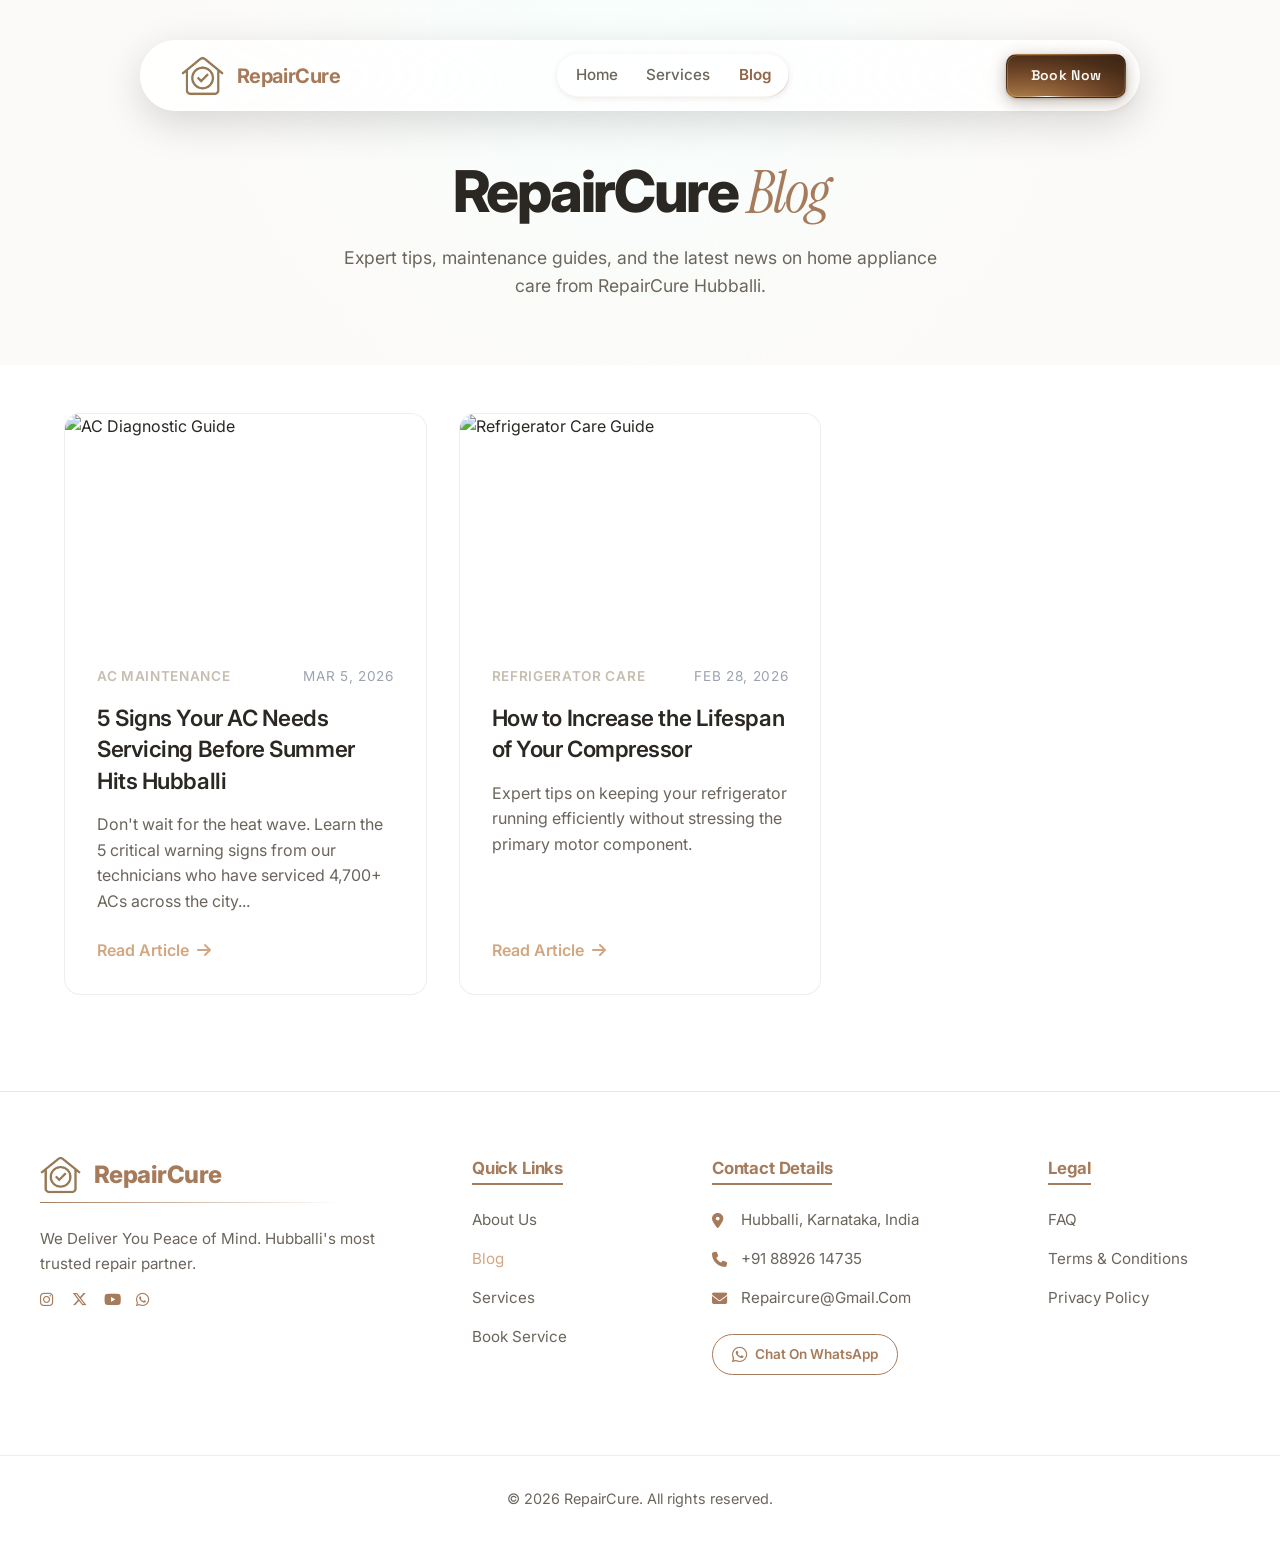
==== blog.html @ 383b0c1a "Add files via upload" ====
<!DOCTYPE html>
<html lang="en">

<head>
    <meta charset="UTF-8">
    <meta name="viewport" content="width=device-width, initial-scale=1.0">
    <meta name="description"
        content="RepairCure Blog — Expert tips, maintenance guides, and the latest news on home appliance care from RepairCure Hubballi.">
    <title>RepairCure Blog | Appliance Repair Tips & Guides</title>

    <link rel="stylesheet" href="https://cdnjs.cloudflare.com/ajax/libs/font-awesome/6.5.1/css/all.min.css">
    <link rel="stylesheet" href="styles.css?v=8">
    <link rel="icon" type="image/png" href="favicon_solid.png">
    <meta property="og:title" content="RepairCure | Hubballi Appliance Repair">
    <meta property="og:description" content="Premium home appliance repair service based in Hubballi, India. AC, Refrigerator, Washing Machine, Microwave, and RO Purifier repairs.">
    <meta property="og:image" content="og-image.png">
    <meta property="og:type" content="website">
    <style>
        .blog-hero {
            padding: 10rem 5% 4rem;
            text-align: center;
            background: radial-gradient(circle at center top, rgba(100, 255, 218, 0.05) 0%, var(--bg-primary) 60%);
        }

        .blog-hero p {
            max-width: 600px;
            margin: 0 auto;
            color: var(--text-secondary);
            font-size: 1.1rem;
            line-height: 1.6;
        }

        .blog-grid {
            display: grid;
            grid-template-columns: repeat(auto-fill, minmax(320px, 1fr));
            gap: 2rem;
            margin-top: 3rem;
        }

        .blog-card {
            background: var(--bg-card);
            border: 1px solid var(--border-subtle);
            border-radius: var(--radius-md);
            overflow: hidden;
            transition: transform 0.3s ease, box-shadow 0.3s ease, border-color 0.3s ease;
            display: flex;
            flex-direction: column;
        }

        .blog-card:hover {
            transform: translateY(-5px);
            box-shadow: var(--shadow-glow);
            border-color: rgba(245, 166, 35, 0.3);
        }

        .blog-img-wrapper {
            width: 100%;
            height: 220px;
            overflow: hidden;
        }

        .blog-img-wrapper img {
            width: 100%;
            height: 100%;
            object-fit: cover;
            transition: transform 0.3s ease;
        }

        .blog-card:hover .blog-img-wrapper img {
            transform: scale(1.05);
        }

        .blog-content {
            padding: 2rem;
            flex-grow: 1;
            display: flex;
            flex-direction: column;
        }

        .blog-meta {
            display: flex;
            justify-content: space-between;
            font-size: 0.85rem;
            color: var(--text-muted);
            margin-bottom: 1rem;
            text-transform: uppercase;
            letter-spacing: 0.05em;
        }

        .blog-meta .category {
            color: var(--accent-teal);
            font-weight: 600;
        }

        .blog-content h3 {
            font-size: 1.4rem;
            margin-bottom: 1rem;
            line-height: 1.4;
            transition: color 0.3s ease;
        }

        .blog-card:hover .blog-content h3 {
            color: var(--accent-gold);
        }

        .blog-content p {
            color: var(--text-secondary);
            line-height: 1.6;
            margin-bottom: 1.5rem;
            flex-grow: 1;
        }

        .read-more {
            color: var(--accent-gold);
            font-weight: 600;
            display: inline-flex;
            align-items: center;
            gap: 0.5rem;
        }

        .read-more i {
            transition: transform 0.3s ease;
        }

        .blog-card:hover .read-more i {
            transform: translateX(4px);
        }

        /* Keep "RepairCure Blog" on one line on mobile */
        @media (max-width: 500px) {
            .blog-hero .heading-hero {
                font-size: clamp(1.8rem, 8vw, 3rem);
                white-space: nowrap;
            }
        }
    </style>
</head>

<body>

    <!-- Liquid Glass SVG Filter for Dynamic Island -->
    <svg style="display:none;" xmlns="http://www.w3.org/2000/svg">
        <defs>
            <filter id="liquid-glass">
                <feGaussianBlur in="SourceGraphic" stdDeviation="15" result="blur" />
                <feColorMatrix in="blur" mode="matrix" values="1 0 0 0 0  0 1 0 0 0  0 0 1 0 0  0 0 0 25 -10"
                    result="liquid-glass" />
                <feComposite in="SourceGraphic" in2="liquid-glass" operator="atop" />
            </filter>
        </defs>
    </svg>

    <!-- Sticky Navbar safely placed at root level -->
    <header id="navbar">
        <a href="index.html#hero" class="nav-logo">
            <img src="Logo_gold.png" alt="RepairCure Logo">
            <span>RepairCure</span>
        </a>
        <nav class="nav-links-wrapper">
            <div class="nav-indicator">
                <div class="nav-lamp">
                    <div class="nav-lamp-glow-1"></div>
                    <div class="nav-lamp-glow-2"></div>
                    <div class="nav-lamp-glow-3"></div>
                </div>
            </div>
            <a href="index.html#hero" class="nav-link">Home</a>
            <a href="index.html#services" class="nav-link">Services</a>
            <a href="blog.html" class="nav-link active">Blog</a>
        </nav>
        <a href="index.html#booking" class="btn btn-premium-gradient nav-cta star-btn" id="navStarBtn">
            <!-- Wrapper that masks the light to the pixel border -->
            <div class="star-btn-mask">
                <div class="star-btn-light"></div>
            </div>
            Book Now
        </a>
        
        <!-- Mobile Menu Toggle -->
        <div class="mobile-menu-toggle">
            <span></span>
            <span></span>
            <span></span>
        </div>
    </header>

    <main>
        <section class="blog-hero">
            <h1 class="heading-hero">RepairCure <span class="italic-serif text-gradient-gold">Blog</span></h1>
            <p>Expert tips, maintenance guides, and the latest news on home appliance care from RepairCure Hubballi.</p>
        </section>

        <section class="section-padding" style="padding-top: 0;">
            <div class="container">
                <div class="blog-grid">
                    <!-- Complete Blog Post Card -->
                    <a href="blog-ac-summer-tips.html" class="blog-card">
                        <div class="blog-img-wrapper">
                            <img src="service-ac.jpg" alt="AC Diagnostic Guide">
                        </div>
                        <div class="blog-content">
                            <div class="blog-meta">
                                <span class="category">AC Maintenance</span>
                                <span class="date">Mar 5, 2026</span>
                            </div>
                            <h3>5 Signs Your AC Needs Servicing Before Summer Hits Hubballi</h3>
                            <p>Don't wait for the heat wave. Learn the 5 critical warning signs from our technicians who
                                have serviced 4,700+ ACs across the city...</p>
                            <span class="read-more">Read Article <i class="fa-solid fa-arrow-right"></i></span>
                        </div>
                    </a>

                    <!-- Blog Card 2 -->
                    <a href="#" class="blog-card">
                        <div class="blog-img-wrapper">
                            <img src="service-fridge.jpg" alt="Refrigerator Care Guide">
                        </div>
                        <div class="blog-content">
                            <div class="blog-meta">
                                <span class="category">Refrigerator Care</span>
                                <span class="date">Feb 28, 2026</span>
                            </div>
                            <h3>How to Increase the Lifespan of Your Compressor</h3>
                            <p>Expert tips on keeping your refrigerator running efficiently without stressing the
                                primary motor component.</p>
                            <span class="read-more">Read Article <i class="fa-solid fa-arrow-right"></i></span>
                        </div>
                    </a>
                </div>
            </div>
        </section>
    </main>

    <!-- Footer -->
    <footer class="site-footer">
        <div class="container footer-grid">
            <div class="footer-col brand-col">
                <div class="footer-logo">
                    <img src="Logo_gold.png" alt="RepairCure Logo">
                    <span>RepairCure</span>
                </div>
                <div class="gold-divider"></div>
                <p>We Deliver You Peace of Mind. Hubballi's most trusted repair partner.</p>
                <div class="social-icons">
                    <a href="https://www.instagram.com/repaircure/" target="_blank" aria-label="Instagram"><i class="fa-brands fa-instagram"></i></a>
                    <a href="https://x.com/RepairCure" target="_blank" aria-label="X (Twitter)"><i class="fa-brands fa-x-twitter"></i></a>
                    <a href="https://www.youtube.com/@RepairCure" target="_blank" aria-label="YouTube"><i class="fa-brands fa-youtube"></i></a>
                    <a href="https://wa.me/918892614735" target="_blank" aria-label="WhatsApp"><i class="fa-brands fa-whatsapp"></i></a>
                </div>
            </div>
            <div class="footer-col links-col">
                <h4>Quick Links</h4>
                <a href="about.html">About Us</a>
                <a href="blog.html" style="color: var(--accent-gold)">Blog</a>
                <a href="index.html#services">Services</a>
                <a href="index.html#booking">Book Service</a>
            </div>
            <div class="footer-col contact-col">
                <h4>Contact Details</h4>
                <a href="https://www.google.com/maps/search/?api=1&query=Hubballi,+Karnataka,+India" target="_blank"><i class="fa-solid fa-location-dot"></i> Hubballi, Karnataka, India</a>
                <a href="tel:+918892614735"><i class="fa-solid fa-phone"></i> +91 88926 14735</a>
                <a href="mailto:repaircure@gmail.com"><i class="fa-solid fa-envelope"></i> repaircure@gmail.com</a>
                <a href="https://wa.me/918892614735" class="whatsapp-btn" target="_blank"><i class="fa-brands fa-whatsapp"></i> Chat on WhatsApp</a>
            </div>
            <div class="footer-col legal-col">
                <h4>Legal</h4>
                <a href="faq.html">FAQ</a>
                <a href="terms.html">Terms & Conditions</a>
                <a href="privacy-policy.html">Privacy Policy</a>
            </div>
        </div>
        <div class="footer-bottom">
            <p>&copy; 2026 RepairCure. All rights reserved.</p>
        </div>
    </footer>

    <script src="script.js"></script>
</body>

</html>
---- styles.css ----
@import url('https://fonts.googleapis.com/css2?family=Inter:wght@400;500;600;700;800&family=Instrument+Serif:ital@1&family=Space+Grotesk:wght@500;600;700&display=swap');

:root {
    /* Pure Beige & Warm Earthy Palette */
    --bg-primary: #FCFAF8;
    /* Off-white warm base */
    --bg-secondary: #F5F2EB;
    /* Subtle beige */
    --bg-elevated: #ffffff;
    --bg-card: #ffffff;

    /* Accents */
    --accent-primary: #A67B5B;
    /* Earthy bronze/terracotta */
    --accent-hover: #8F6647;
    --accent-secondary: #64748b;
    /* Slate Gray */
    --accent-glow: rgba(0, 0, 0, 0.05);
    /* Soft drop shadow instead of light glow */
    --accent-lightblue: #e0f2fe;
    /* Friendly Light Blue */
    --accent-beige: #fff8ee;
    /* Warm beige accent */
    --accent-teal: #C6BDB1;
    /* Replaces teal with a soft stone color for accents */
    --accent-gold: #D2A681;
    /* Warmer highlight */

    /* Text */
    --text-primary: #2B2824;
    /* Deep earthy charcoal/brown */
    --text-secondary: #6B655C;
    /* Warm medium gray/brown */
    --text-muted: #9ca3af;

    /* Borders & Structural */
    --border-subtle: rgba(43, 40, 36, 0.08);
    /* Darker border for beige */
    --border-hover: rgba(0, 0, 0, 0.15);
    --glass-border: rgba(255, 255, 255, 0.6);
    --glass-bg: rgba(255, 255, 255, 0.85);

    /* Shadows - Soft and diffused */
    --shadow-soft: 0 4px 24px rgba(0, 0, 0, 0.04);
    --shadow-glow: 0 12px 48px rgba(0, 0, 0, 0.08);
    --shadow-card: 0 2px 12px rgba(0, 0, 0, 0.03);

    /* Geometry - MASSIVE radii */
    --radius-sm: 8px;
    --radius-md: 16px;
    --radius-lg: 32px;
    --radius-xl: 64px;
    --radius-arch: 120px;
    /* For the massive pill shapes */
    --radius-pill: 9999px;
}

/* @property syntax for smooth animated gradients */
@property --gradient-angle {
    syntax: "<angle>";
    initial-value: 0deg;
    inherits: false;
}

/* Gradient Button Properties */
@property --pos-x {
  syntax: '<percentage>';
  initial-value: 11.14%;
  inherits: false;
}
@property --pos-y {
  syntax: '<percentage>';
  initial-value: 140%;
  inherits: false;
}
@property --spread-x {
  syntax: '<percentage>';
  initial-value: 150%;
  inherits: false;
}
@property --spread-y {
  syntax: '<percentage>';
  initial-value: 180.06%;
  inherits: false;
}
@property --color-1 {
  syntax: '<color>';
  initial-value: #FFFFFF;
  inherits: false;
}
@property --color-2 {
  syntax: '<color>';
  initial-value: #FDFBF7;
  inherits: false;
}
@property --color-3 {
  syntax: '<color>';
  initial-value: #F4ECE1;
  inherits: false;
}
@property --color-4 {
  syntax: '<color>';
  initial-value: #EADFD3;
  inherits: false;
}
@property --color-5 {
  syntax: '<color>';
  initial-value: #DBC8B6;
  inherits: false;
}
@property --border-angle {
  syntax: '<angle>';
  initial-value: 20deg;
  inherits: true;
}
@property --border-color-1 {
  syntax: '<color>';
  initial-value: rgba(255, 255, 255, 0.8);
  inherits: true;
}
@property --border-color-2 {
  syntax: '<color>';
  initial-value: rgba(166, 123, 91, 0.2);
  inherits: true;
}
@property --stop-1 {
  syntax: '<percentage>';
  initial-value: 37.35%;
  inherits: false;
}
@property --stop-2 {
  syntax: '<percentage>';
  initial-value: 61.36%;
  inherits: false;
}
@property --stop-3 {
  syntax: '<percentage>';
  initial-value: 78.42%;
  inherits: false;
}
@property --stop-4 {
  syntax: '<percentage>';
  initial-value: 89.52%;
  inherits: false;
}
@property --stop-5 {
  syntax: '<percentage>';
  initial-value: 100%;
  inherits: false;
}
@property --start {
    syntax: '<number>';
    inherits: true;
    initial-value: 0;
}

@property --active {
    syntax: '<number>';
    inherits: true;
    initial-value: 0;
}

* {
    margin: 0;
    padding: 0;
    box-sizing: border-box;
}

html {
    scroll-behavior: smooth;
    font-size: 16px;
    overflow-x: clip;
    overflow-anchor: none; /* Prevents scroll jumping */
    width: 100vw;
    max-width: 100%;
}

/* Ambient Background (21st.dev style grid + subtle glow) */
.ambient-bg {
    position: fixed;
    top: 0;
    left: 0;
    width: 100vw;
    height: 100vh;
    z-index: -1;
    overflow: hidden;
    pointer-events: none;
    background-color: var(--bg-primary);
    /* Subtle CSS Grid pattern */
    background-image: linear-gradient(var(--border-subtle) 1px, transparent 1px),
        linear-gradient(90deg, var(--border-subtle) 1px, transparent 1px);
    background-size: 50px 50px;
    background-position: center bottom;
}

/* Central soft focal glow */
.ambient-bg::after {
    content: '';
    position: absolute;
    top: -20%;
    left: -10%;
    width: 120vw;
    height: 60vh;
    background: radial-gradient(ellipse at top, rgba(166, 123, 91, 0.08), transparent 70%);
    filter: blur(40px);
}

.ambient-orb {
    position: absolute;
    border-radius: 50%;
    filter: blur(120px);
    opacity: 0.7;
    animation: floatOrb 20s infinite ease-in-out alternate;
}

.orb-1 {
    width: 600px;
    height: 600px;
    background: #e0f2fe;
    /* Light blue */
    top: -10%;
    left: -10%;
}

.orb-2 {
    width: 500px;
    height: 500px;
    background: #fce7f3;
    /* Soft pink/warmth */
    bottom: -10%;
    right: -10%;
    animation-delay: -5s;
}

.orb-3 {
    width: 400px;
    height: 400px;
    background: #f3e8ff;
    /* Soft lavender */
    top: 40%;
    left: 40%;
    animation-delay: -10s;
}

@keyframes floatOrb {
    0% {
        transform: translate(0, 0) scale(1);
    }

    100% {
        transform: translate(80px, 40px) scale(1.1);
    }
}

body {
    background: transparent;
    color: var(--text-primary);
    font-family: 'Inter', sans-serif;
    -webkit-font-smoothing: antialiased;
    -moz-osx-font-smoothing: grayscale;
    /* Prevent horizontal scroll breakage heavily */
    overflow-x: clip;
    position: relative;
    line-height: 1.5;
    width: 100vw;
    max-width: 100%;
    margin: 0;
    padding: 0;
}

/* ----- TYPOGRAPHY ----- */
h1,
.h1 {
    font-size: clamp(2.5rem, 6vw, 5rem);
    font-weight: 800;
    line-height: 1.05;
    letter-spacing: -0.04em;
    margin-bottom: 1rem;
}

h2,
.h2 {
    font-size: clamp(2rem, 5vw, 3.5rem);
    font-weight: 700;
    line-height: 1.1;
    letter-spacing: -0.03em;
    margin-bottom: 1.5rem;
}

h3,
.h3 {
    font-size: clamp(1.5rem, 3vw, 2rem);
    font-weight: 600;
    line-height: 1.2;
    letter-spacing: -0.02em;
    margin-bottom: 1rem;
}

h4,
.h4 {
    font-size: clamp(1.25rem, 2vw, 1.5rem);
    font-weight: 600;
    line-height: 1.3;
    letter-spacing: -0.01em;
    margin-bottom: 1rem;
}

h1,
h2,
h3,
h4,
h5,
h6 {
    font-family: 'Inter', sans-serif;
    color: var(--text-primary);
}

.heading-hero {
    font-size: clamp(2.2rem, 4.5vw, 4.5rem); /* Bold, impactful — on 2 lines without the br tag */
    font-weight: 800;
    line-height: 1.1;
    letter-spacing: -0.04em;
    margin-bottom: 1.25rem;
    word-break: break-word;
}

.heading-section {
    font-size: clamp(2.2rem, 5vw, 4rem);
    font-weight: 800;
    letter-spacing: -0.04em;
    margin-bottom: 1.5rem;
    text-align: center;
    line-height: 1.1;
}

.italic-serif {
    font-family: 'Instrument Serif', serif;
    font-style: italic;
    font-weight: 400;
    color: var(--accent-primary);
    text-underline-offset: 6px; /* Phase 74: Nudge underline down for premium finish */
}

.text-gradient-gold {
    /* Keeping class name but making it dark indigo */
    color: var(--accent-primary);
    display: inline-block;
}

/* Shimmering Text Effect (Soft Indigo) */
/* TextShimmer — identical to the React Framer Motion implementation */
.shimmer-text {
    /* Two backgrounds layered:
       1. A sweeping gradient wave (the shimmer highlight)
       2. A solid base color underlay (the "resting" tone) */
    --shimmer-base: #A67B5B;             /* Earthy gold — matches brand accent */
    --shimmer-highlight: #f0d9bc;        /* Light warm highlight wave */
    --shimmer-spread: 120px;             /* Width of the sweep beam */

    background-image:
        linear-gradient(
            90deg,
            transparent calc(50% - var(--shimmer-spread)),
            var(--shimmer-highlight) 50%,
            transparent calc(50% + var(--shimmer-spread))
        ),
        linear-gradient(var(--shimmer-base), var(--shimmer-base));
    background-size: 250% 100%, auto;
    background-repeat: no-repeat, padding-box;
    -webkit-background-clip: text;
    background-clip: text;
    -webkit-text-fill-color: transparent;
    color: transparent;
    animation: textShimmerSweep 3.9s linear infinite;
}

@keyframes textShimmerSweep {
    0% { background-position: 100% center, 0 0; }
    61.5% { background-position: 0% center, 0 0; }
    100% { background-position: 0% center, 0 0; }
}

p,
a,
span,
label,
input,
button {
    font-family: 'Inter', sans-serif;
}

a {
    text-decoration: none;
    color: inherit;
    transition: color 0.3s ease;
}

/* ----- COMPONENTS ----- */

/* Buttons */
.btn {
    display: inline-flex;
    align-items: center;
    justify-content: center;
    padding: 0.8rem 2rem;
    border-radius: var(--radius-sm);
    font-size: 0.95rem;
    font-weight: 500;
    cursor: pointer;
    transition: all 0.2s cubic-bezier(0.25, 1, 0.5, 1);
    border: 1px solid transparent;
}

.btn:hover {
    transform: translateY(-1px);
}

.btn:active {
    transform: scale(0.95); /* Deep physical squish effect */
}

/* Custom Primary Button with Tournament.dev Premium Aesthetic */
.btn-primary {
    display: inline-flex;
    align-items: center;
    justify-content: center;
    gap: 0.6rem;
    /* Deep Beige Gradient matching the requested earthy aesthetic */
    background: linear-gradient(180deg, #8F6647 0%, #714d33 100%);
    color: #FFFFFF;
    font-family: 'Inter', sans-serif;
    font-weight: 500;
    font-size: 0.95rem;
    letter-spacing: 0.02em;
    padding: 0.85rem 1.75rem;
    border: 1px solid rgba(255, 255, 255, 0.12);
    box-shadow: 
        0 4px 12px rgba(113, 77, 51, 0.4), 
        inset 0 1px 1px rgba(255, 255, 255, 0.25), /* Premium inner top highlight */
        inset 0 -1px 1px rgba(0, 0, 0, 0.4);
    position: relative;
    overflow: hidden;
    border-radius: var(--radius-pill);
    transform: translateZ(0); /* Hardware acceleration */
    transition: all 0.3s cubic-bezier(0.25, 1, 0.5, 1);
}

.btn-indicator {
    width: 6px;
    height: 6px;
    border-radius: 50%;
    background-color: #00FF94; /* Premium tech neon green */
    box-shadow: 0 0 8px #00FF94, 0 0 16px rgba(0, 255, 148, 0.4);
    animation: pulseNeon 2s infinite cubic-bezier(0.4, 0, 0.6, 1);
}

@keyframes pulseNeon {
    0%, 100% {
        opacity: 1;
        transform: scale(1);
    }
    50% {
        opacity: 0.6;
        transform: scale(0.85);
    }
}

.btn-text {
    position: relative;
    z-index: 2;
}

.btn-primary.glow-btn {
    animation: seriousGlow 4s infinite alternate ease-in-out;
}

@keyframes gradientShift {
    0% {
        background-position: 0% 50%;
    }
    50% {
        background-position: 100% 50%;
    }
    100% {
        background-position: 0% 50%;
    }
}

@keyframes seriousGlow {
    0% {
        box-shadow: 0 4px 12px rgba(143, 102, 71, 0.3), 0 12px 24px rgba(143, 102, 71, 0.2), inset 0 1px 1px rgba(255, 255, 255, 0.2), inset 0 -1px 1px rgba(0, 0, 0, 0.4);
    }
    100% {
        box-shadow: 0 4px 20px rgba(166, 123, 91, 0.4), 0 12px 30px rgba(166, 123, 91, 0.25), inset 0 1px 1px rgba(255, 255, 255, 0.3), inset 0 -1px 1px rgba(0, 0, 0, 0.4);
        border-color: rgba(255, 255, 255, 0.3);
    }
}

.btn-primary::before {
    content: '';
    position: absolute;
    top: 0;
    left: -100%;
    width: 200%;
    height: 100%;
    background: linear-gradient(90deg, transparent, rgba(255, 255, 255, 0.1), transparent);
    transform: skewX(-20deg);
    transition: left 0.6s cubic-bezier(0.25, 1, 0.5, 1);
}

.btn-primary:hover {
    transform: translateY(-2px);
    color: #FFFFFF;
    box-shadow:
        0 8px 20px rgba(113, 77, 51, 0.35),
        0 16px 32px rgba(113, 77, 51, 0.25),
        inset 0 1px 1px rgba(255, 255, 255, 0.3),
        inset 0 -1px 1px rgba(0, 0, 0, 0.4);
    border-color: rgba(255, 255, 255, 0.4);
    animation: none; /* Physical lift takes over */
}

.btn-primary:hover::before {
    left: 100%;
}

.btn-primary:active {
    transform: scale(0.96) translateY(0);
    box-shadow: 
        0 2px 4px rgba(0, 0, 0, 0.1),
        inset 0 2px 6px rgba(0, 0, 0, 0.6);
}

/* --- PREMIUM DARK GRADIENT BUTTON (Native Port of gradient-button.tsx) --- */
.btn-premium-gradient {
    position: relative;
    appearance: none;
    cursor: pointer;
    border-radius: 12px; /* Rounded rectangle, not full pill */
    padding: 1rem 2.2rem;
    font-family: 'Space Grotesk', 'Inter', sans-serif;
    font-size: 0.95rem;
    font-weight: 600;
    letter-spacing: 0.02em;
    color: #FDFBF7; /* Light text on dark bg */
    text-decoration: none;
    display: inline-flex;
    align-items: center;
    justify-content: center;
    gap: 0.5rem;
    /* Dark default: deep earthy brown with a warm highlight in top-left */
    background: radial-gradient(
        var(--spread-x) var(--spread-y) at var(--pos-x) var(--pos-y),
        var(--color-1) var(--stop-1),
        var(--color-2) var(--stop-2),
        var(--color-3) var(--stop-3),
        var(--color-4) var(--stop-4),
        var(--color-5) var(--stop-5)
    );
    /* Warm rich espresso-brown palette — matches reference screenshot */
    --color-1: #D4A96A;     /* Warm caramel highlight */
    --color-2: #9A6B3E;     /* Rich amber */
    --color-3: #6B4226;     /* Deep warm brown */
    --color-4: #4A2E18;     /* Dark espresso */
    --color-5: #3A2214;     /* Deepest brown (not black) */
    --pos-x: 11.14%;
    --pos-y: 140%;
    --spread-x: 150%;
    --spread-y: 180%;
    --stop-1: 0%;
    --stop-2: 30%;
    --stop-3: 58%;
    --stop-4: 78%;
    --stop-5: 100%;
    --border-angle: 20deg;
    --border-color-1: rgba(212, 169, 106, 0.45);
    --border-color-2: rgba(154, 107, 62, 0.1);
    transition:
        --pos-x 0.5s,
        --pos-y 0.5s,
        --spread-x 0.5s,
        --spread-y 0.5s,
        --color-1 0.5s,
        --color-2 0.5s,
        --color-3 0.5s,
        --color-4 0.5s,
        --color-5 0.5s,
        --border-angle 0.5s,
        --border-color-1 0.5s,
        --border-color-2 0.5s,
        --stop-1 0.5s,
        --stop-2 0.5s,
        --stop-3 0.5s,
        --stop-4 0.5s,
        --stop-5 0.5s,
        transform 0.3s cubic-bezier(0.25, 1, 0.5, 1),
        box-shadow 0.3s cubic-bezier(0.25, 1, 0.5, 1);
    box-shadow: 0 4px 16px rgba(74, 46, 24, 0.35), 0 1px 3px rgba(0, 0, 0, 0.2);
}

/* Mask border glow */
.btn-premium-gradient::before {
    content: '';
    position: absolute;
    inset: 0;
    border-radius: inherit;
    padding: 1px;
    background: linear-gradient(
        var(--border-angle),
        var(--border-color-1),
        var(--border-color-2)
    );
    mask: linear-gradient(#fff 0 0) content-box, linear-gradient(#fff 0 0);
    -webkit-mask: linear-gradient(#fff 0 0) content-box, linear-gradient(#fff 0 0);
    mask-composite: exclude;
    -webkit-mask-composite: xor;
    pointer-events: none;
    z-index: 10;
}

/* Hover: gradient shifts, button lifts */
.btn-premium-gradient:hover {
    --pos-x: 0%;
    --pos-y: 90%;
    --spread-x: 120%;
    --spread-y: 100%;
    --color-1: #E0BB85;     /* Brighter warm gold on hover */
    --color-2: #B07840;     /* Richer amber */
    --color-3: #7A4D2C;     /* Warm brown lift */
    --color-4: #4A2E18;
    --color-5: #3A2214;
    --border-angle: 190deg;
    --border-color-1: rgba(224, 187, 133, 0.55);
    --border-color-2: rgba(176, 120, 64, 0.2);
    --stop-1: 0%;
    --stop-2: 18%;
    --stop-3: 45%;
    --stop-4: 75%;
    --stop-5: 100%;
    transform: scale(1.02) translateY(-2px);
    box-shadow: 0 12px 32px rgba(74, 46, 24, 0.4), 0 4px 12px rgba(154, 107, 62, 0.25);
}

/* Active/pressed: darkens and sinks */
.btn-premium-gradient:active {
    --color-1: #B88A50;
    --color-2: #7A5030;
    --color-3: #4A2E18;
    --color-4: #3A2214;
    --color-5: #2A1A0F;
    transform: scale(0.98) translateY(0px);
    box-shadow: 0 2px 8px rgba(0, 0, 0, 0.3), inset 0 2px 4px rgba(0,0,0,0.2);
}

/* Modifier: compact size for navbar */
.btn-premium-gradient.nav-cta {
    padding: 0.65rem 1.5rem;
    font-size: 0.875rem;
    border-radius: 10px;
}

/* Badges */
.badge {
    display: inline-flex;
    align-items: center;
    padding: 0.3rem 0.8rem;
    border-radius: var(--radius-pill);
    background: rgba(255, 255, 255, 0.05);
    border: 1px solid var(--border-subtle);
    color: var(--accent-secondary);
    font-size: 0.85rem;
    font-weight: 500;
}

/* ----- PRELOADER ----- */
#preloader {
    position: fixed;
    top: 0;
    left: 0;
    width: 100%;
    height: 100vh;
    background-color: var(--bg-primary);
    z-index: 99999;
    display: flex;
    justify-content: center;
    align-items: center;
    transition: opacity 0.5s ease;
}

.preloader-hidden {
    opacity: 0;
    pointer-events: none;
}

.preloader-removed {
    display: none !important;
}

/* Custom RepairCure Logo Preloader Animations */
.repaircure-loader {
    width: 120px;
    height: 120px;
}

.pl-roof {
    opacity: 0;
    transform: translateY(-30px);
    animation: dropRoof 0.5s cubic-bezier(0.25, 1, 0.5, 1) forwards 0.2s;
}

.pl-walls, .pl-circle, .pl-tick {
    stroke-dasharray: 100;
    stroke-dashoffset: 100;
    opacity: 0; /* Hide the native round linecaps before animation starts */
}

/* 1. Walls draw from left to right forming half a rectangle */
.pl-walls {
    /* drawPath starts at 0.7s, appear MUST start exactly at 0.7s */
    animation: 
        appear 0.01s linear forwards 0.7s,
        drawPath 0.5s cubic-bezier(0.4, 0, 0.2, 1) forwards 0.7s;
}

/* 2. Circle forms anti-clockwise */
.pl-circle {
    /* drawPath starts at 1.2s, appear MUST start exactly at 1.2s */
    animation: 
        appear 0.01s linear forwards 1.2s,
        drawPath 0.4s cubic-bezier(0.4, 0, 0.2, 1) forwards 1.2s;
}

/* 3. Tick mark writes itself out */
.pl-tick {
    /* drawPath starts at 1.6s, appear MUST start exactly at 1.6s */
    animation: 
        appear 0.01s linear forwards 1.6s,
        drawPath 0.3s cubic-bezier(0.4, 0, 0.2, 1) forwards 1.6s;
}

@keyframes dropRoof {
    to {
        opacity: 1;
        transform: translateY(0);
    }
}

@keyframes drawPath {
    to {
        stroke-dashoffset: 0;
    }
}

@keyframes appear {
    to {
        opacity: 1;
    }
}

/* Page Reveal Wrapper */
#main-content {
    opacity: 0;
    filter: blur(5px);
    transition: all 0.8s cubic-bezier(0.25, 1, 0.5, 1);
}

body.loaded #main-content {
    opacity: 1;
    filter: none;
}

/* ----- NAVBAR ----- */
header {
    position: fixed;
    top: 2.5rem; /* Moved further down the screen per user request */
    left: 50%;
    transform: translateX(-50%);
    width: 90%;
    max-width: 1000px;
    z-index: 1000;
    background: var(--glass-bg);
    backdrop-filter: blur(20px) saturate(180%);
    -webkit-backdrop-filter: blur(20px) saturate(180%);
    border: 1px solid var(--glass-border);
    border-radius: var(--radius-pill);
    display: flex;
    justify-content: space-between;
    align-items: center;
    padding: 0.8rem 0.8rem 0.8rem 2.5rem; /* Increased padding to make the Island "bigger" */
    box-shadow: 0 12px 40px rgba(0, 0, 0, 0.15); /* Increased shadow strength by >10% for depth */
}

.nav-logo {
    display: flex;
    align-items: center;
    gap: 0.8rem;
    font-family: 'Inter', sans-serif;
    font-weight: 700;
    font-size: 1.25rem;
    color: var(--accent-primary);
    letter-spacing: -0.02em;
}

.nav-logo img {
    height: 40px;
    border-radius: 8px;
    /* Tint logo to exactly match --accent-primary (#A67B5B) */
    filter: invert(52%) sepia(28%) saturate(530%) hue-rotate(352deg) brightness(93%) contrast(88%);
}

.nav-links-wrapper {
    position: relative;
    border-radius: var(--radius-pill);
    padding: 0.25rem;
    display: flex;
    align-items: center; /* Fix vertical centering of pill indicator */
    z-index: 1;          /* Create stacking context for pseudo-element */
}

/* Phase 64: Liquid Glass Beveled Filter Background */
.nav-links-wrapper::before {
    content: '';
    position: absolute;
    inset: 0;
    z-index: -1;
    border-radius: inherit;
    background: rgba(255, 255, 255, 0.15); /* Soft glass base */
    backdrop-filter: blur(16px) url(#container-glass);
    -webkit-backdrop-filter: blur(16px) url(#container-glass);
    
    /* Native Translation of Tailwind Liquid Shadows -> Soft Beige Brand */
    box-shadow: 
        0 0 6px rgba(100, 80, 60, 0.03),
        0 2px 6px rgba(100, 80, 60, 0.08),
        inset 3px 3px 0.5px -3px rgba(255, 255, 255, 0.9),
        inset -3px -3px 0.5px -3px rgba(143, 102, 71, 0.15), /* Subtle terracotta inner shadow */
        inset 1px 1px 1px -0.5px rgba(255, 255, 255, 0.6),
        inset -1px -1px 1px -0.5px rgba(210, 166, 129, 0.2), /* Subtle gold shadow */
        inset 0 0 6px 6px rgba(255, 255, 255, 0.15),
        inset 0 0 2px 2px rgba(255, 255, 255, 0.05),
        0 0 12px rgba(252, 250, 248, 0.3); /* Warm glow */
}

.nav-indicator {
    position: absolute;
    top: 0.25rem;
    bottom: 0.25rem;
    left: 0.25rem;
    width: 0;
    background: #ffffff !important;
    box-shadow: 
        0 2px 8px rgba(0, 0, 0, 0.04),
        0 1px 2px rgba(0, 0, 0, 0.02);
    border-radius: var(--radius-pill);
    transition: width 0.3s cubic-bezier(0.25, 1, 0.5, 1), transform 0.3s cubic-bezier(0.25, 1, 0.5, 1);
    z-index: 0;
    will-change: transform, width;
}

/* Hide Tubelight Lamp elements completely for a cleaner look */
.nav-lamp, .nav-lamp-glow-1, .nav-lamp-glow-2, .nav-lamp-glow-3 {
    display: none !important;
}

.nav-link {
    position: relative;
    z-index: 1;
    padding: 0.4rem 0.9rem; /* Reduced from 0.5rem 1.2rem to slim down the island */
    font-size: 0.95rem;
    font-weight: 500;
    color: var(--text-secondary);
    transition: color 0.3s ease;
    text-transform: capitalize;
}

.nav-link:hover {
    color: var(--accent-primary);
}

.nav-link.active {
    color: var(--accent-hover) !important; /* Warm brown text pops against the light block */
    font-weight: 600;
}

.nav-cta {
    border-radius: var(--radius-pill);
    padding: 0.5rem 1.2rem; /* Slimmer to match reduced navbar breadth */
}

/* --- STAR BUTTON NATIVE PORT --- */
.star-btn {
    --duration: 4s;
    --light-color: rgba(255, 255, 255, 1); /* Bright white light */
    isolation: isolate;
    position: relative;
    /* Native .btn-primary takes care of background, hover, border-radius, etc. */
}

/* This mask trick carves out the center, leaving ONLY a 1px border area */
.star-btn-mask {
    position: absolute;
    inset: 0;
    border-radius: inherit;
    padding: 1px; /* Star border width */
    mask: linear-gradient(#fff 0 0) content-box, linear-gradient(#fff 0 0);
    -webkit-mask: linear-gradient(#fff 0 0) content-box, linear-gradient(#fff 0 0);
    mask-composite: exclude;
    -webkit-mask-composite: xor;
    z-index: 10;
    pointer-events: none;
    overflow: hidden;
}

.star-btn-light {
    position: absolute;
    aspect-ratio: 1 / 1;
    inset: 0;
    animation: star-btn-run var(--duration) linear infinite;
    background: radial-gradient(ellipse at center, var(--light-color) 0%, rgba(255,255,255,0.2) 30%, transparent 70%);
    width: 80px; /* Thicker light beam */
    /* offset-path will be set by JS referencing the parent dimensions */
    offset-distance: 0%;
}

@keyframes star-btn-run {
    0% { offset-distance: 0%; }
    100% { offset-distance: 100%; }
}

/* Hidden on desktop — only shown in mobile media query */
.mobile-menu-toggle {
    display: none;
}

/* ----- HERO SECTION: LIVE DASHBOARD (PHASE 10) ----- */
.hero-dashboard {
    min-height: 100vh;
    display: flex;
    flex-direction: column;
    justify-content: center;
    position: relative;
    padding: 6.5rem 0 4rem;
    overflow: hidden;
    z-index: 1;
    background: var(--bg-primary); /* Fallback before canvas loads */
}

/* Canvas mesh gradient — fullscreen behind everything */
.hero-mesh-canvas {
    position: absolute;
    inset: 0;
    width: 100%;
    height: 100%;
    z-index: -3; /* Deepest layer */
    display: block;
    opacity: 0.9;
}

.hero-ambient-bg {
    position: absolute;
    top: 0;
    left: 0;
    width: 100%;
    height: 100%;
    background-image: var(--net-pattern);
    background-size: 60px 60px;
    z-index: -2;
    mask-image: linear-gradient(to bottom, rgba(0, 0, 0, 1) 40%, rgba(0, 0, 0, 0) 100%);
    -webkit-mask-image: linear-gradient(to bottom, rgba(0, 0, 0, 1) 40%, rgba(0, 0, 0, 0) 100%);
}

.hero-ambient-bg::before {
    content: '';
    position: absolute;
    top: -10%;
    left: 40%;
    width: 80vw;
    height: 80vw;
    background: radial-gradient(circle, rgba(200, 210, 240, 0.4) 0%, rgba(200, 210, 240, 0) 70%);
    z-index: -1;
    pointer-events: none;
}

.hero-dashboard-container {
    display: flex;
    flex-direction: column; /* Stack vertically by default */
    gap: 1.5rem;
    align-items: center;
    position: relative;
    z-index: 2;
}

@media (min-width: 1024px) {
    .hero-dashboard-container {
        display: grid;
        grid-template-columns: 1.1fr 0.9fr; /* Slightly more room for text */
        grid-template-rows: auto auto; /* Two logical rows */
        gap: 0 2rem;
        align-items: start;
    }

    .hero-left-pane {
        grid-column: 1;
        grid-row: 1;
    }

    .hero-right-pane {
        grid-column: 2;
        grid-row: 1 / span 2; /* Span both text and CTA rows */
    }
    
    .hero-cta {
        grid-column: 1;
        grid-row: 2;
        align-self: start;
    }
}

/* Left Pane Content */
.hero-left-pane {
    display: flex;
    flex-direction: column;
    align-items: flex-start;
    text-align: left;
    margin-bottom: auto; /* Push CTA down */
}

.hero-assurance {
    display: flex;
    flex-direction: column;
    align-items: flex-start; /* Snap assurance text explicitly to the button's left edge */
    gap: 0.2rem;
}

.assurance-sub {
    display: flex;
    align-items: center;
    margin-top: 0.2rem;
}

.assurance-sub span {
    font-size: 0.85rem;
    margin-left: 0.3rem;
    opacity: 0.8;
}

@media (max-width: 1023px) {
    .hero-left-pane {
        align-items: center;
        text-align: center;
    }
    .hero-assurance {
        align-items: center;
    }
}

.hero-trust-badge {
    display: inline-flex;
    margin-bottom: 2rem;
    position: relative;
    padding: 1px; /* Border container */
    background: linear-gradient(135deg, rgba(143, 102, 71, 0.2) 0%, rgba(143, 102, 71, 0.05) 100%);
    border-radius: 2rem;
    overflow: hidden;
    animation: floatingBadge 4s ease-in-out infinite alternate;
}

@keyframes floatingBadge {
    0% { transform: translateY(0); }
    100% { transform: translateY(-8px); }
}

.trust-pill-content {
    display: inline-flex;
    align-items: center;
    gap: 0.65rem;
    padding: 0.45rem 1rem;
    background: rgba(255, 255, 255, 0.85);
    backdrop-filter: blur(20px);
    -webkit-backdrop-filter: blur(20px);
    border-radius: 2rem;
    position: relative;
    z-index: 1;
}

/* Subtle Shimmer Overlay */
.hero-trust-badge::after {
    content: '';
    position: absolute;
    inset: -100%;
    background: linear-gradient(
        90deg, 
        transparent 0%, 
        rgba(255, 255, 255, 0.3) 50%, 
        transparent 100%
    );
    animation: badgeShimmer 4s ease-in-out infinite;
    z-index: 2;
    pointer-events: none;
}

@keyframes badgeShimmer {
    0% { transform: translateX(-100%) rotate(15deg); }
    100% { transform: translateX(100%) rotate(15deg); }
}

.trust-icon {
    display: flex;
    align-items: center;
    color: var(--accent-primary);
    filter: drop-shadow(0 0 5px rgba(143, 102, 71, 0.2));
}

.trust-icon svg {
    width: 12px;
    height: 12px;
}

.trust-stars {
    font-size: 0.95rem;
    letter-spacing: 1px;
    opacity: 0.9;
}

.trust-divider {
    width: 1px;
    height: 14px;
    background: rgba(143, 102, 71, 0.2);
}

.trust-text {
    font-size: 0.82rem;
    color: var(--text-primary);
    font-weight: 500;
    letter-spacing: 0;
}

.trust-text .italic-serif {
    font-size: 1.15em;
    font-weight: 800;
    margin-right: 0.15rem;
    color: var(--accent-primary);
}

.hero-left-pane .heading-hero {
    margin-bottom: 1.5rem;
}

.hero-left-pane .hero-sub {
    font-size: clamp(0.8rem, 1.3vw, 0.98rem); /* Reduced by 15% for better proportion */
    color: var(--text-secondary);
    margin-bottom: 2rem; 
    line-height: 1.6;
    max-width: 320px; /* Reduced to maintain 3-line wrap with the smaller text */
}

.mobile-text {
    display: none;
}

.hero-cta {
    display: flex;
    flex-direction: column;
    align-items: flex-start; /* Snap button left to align with H1 and sub-text edge */
    gap: 0.35rem;
    margin-bottom: 1rem;
}

@media (min-width: 1024px) {
    .hero-cta {
        align-items: flex-start !important;
        justify-content: flex-start !important;
    }
}

@media (max-width: 1023px) {
    .hero-cta {
        align-items: center;
    }
}

.hero-assurance {
    font-size: 0.9rem;
    color: var(--text-secondary);
    font-weight: 500;
    display: flex;
    align-items: center;
    gap: 0.5rem;
    flex-wrap: wrap;
}

.hero-fee-text {
    font-size: 0.82rem;
    font-weight: 500;
    color: var(--text-secondary);
    letter-spacing: 0.01em;
    opacity: 0.85;
}

/* Right Pane: Visual Composition */
.hero-right-pane {
    position: relative;
    width: 100%;
    display: flex;
    justify-content: center;
    perspective: 1000px;
}

.hero-visual-composition {
    position: relative;
    width: 100%;
    max-width: 500px;
    aspect-ratio: 4/5;
    border-radius: 2rem;
    overflow: visible;
}

/* ==============================
   PREMIUM HERO SLIDER
============================== */
.hero-right-pane {
    position: relative;
    height: 520px;
    display: flex;
    flex-direction: column;
    align-items: stretch;
    gap: 0.75rem;
    z-index: 1; /* Establish stacking context */
}

/* Creative Animated Glowing Backdrop */
.hero-right-pane::before {
    content: '';
    position: absolute;
    top: -10px;
    left: -10px;
    right: -10px;
    bottom: -10px;
    background: conic-gradient(
        from 0deg,
        transparent 0%,
        rgba(143, 102, 71, 0.15) 25%,
        rgba(255, 255, 255, 0.5) 50%,
        rgba(143, 102, 71, 0.15) 75%,
        transparent 100%
    );
    border-radius: 2.5rem;
    filter: blur(20px);
    z-index: -1;
    animation: spinPremiumGlow 10s linear infinite;
    opacity: 0.8;
}

/* ==============================
   RETRO MAC MONITOR FRAME
============================== */
.retro-monitor-frame {
    position: relative;
    width: 100%;
    max-width: 480px;
    margin: 0 auto;
    /* Maintain the natural aspect ratio of the generated monitor image */
    aspect-ratio: 1 / 1.05;
    flex-shrink: 0;
}

.retro-monitor-img {
    width: 100%;
    height: 100%;
    object-fit: contain;
    display: block;
    position: relative;
    /* multiply blend mode: dark areas (CRT screen) become transparent,
       revealing the slider content painted below; beige bezel is preserved */
    mix-blend-mode: multiply;
    z-index: 3;
    pointer-events: none;
}

/* Screen area: absolutely positioned to match the CRT screen in the monitor image.
   These % values are calibrated to the generated monitor image dimensions. */
.retro-screen-area {
    position: absolute;
    /* Top edge of screen bezel */
    top: 10%;
    /* Left edge of screen bezel */
    left: 13%;
    /* Width of the CRT screen area */
    width: 74%;
    /* Height of the CRT screen area */
    height: 54%;
    border-radius: 8% / 10%;
    overflow: hidden;
    z-index: 1;
    /* Inset glow outside the screen to blend with monitor bezel */
    box-shadow: 
        inset 0 0 30px rgba(0, 0, 0, 0.6),
        inset 0 0 8px rgba(0, 0, 0, 0.9);
}

/* Subtle CRT scanlines texture */
.retro-screen-scanlines {
    position: absolute;
    inset: 0;
    background: repeating-linear-gradient(
        0deg,
        transparent,
        transparent 2px,
        rgba(0, 0, 0, 0.08) 2px,
        rgba(0, 0, 0, 0.08) 4px
    );
    pointer-events: none;
    z-index: 10;
    border-radius: inherit;
}

/* Curved glass glare - top-left highlight */
.retro-screen-glare {
    position: absolute;
    top: 2%;
    left: 4%;
    width: 55%;
    height: 45%;
    background: radial-gradient(
        ellipse at 35% 25%,
        rgba(255, 255, 255, 0.18) 0%,
        rgba(255, 255, 255, 0.05) 50%,
        transparent 70%
    );
    pointer-events: none;
    z-index: 11;
    border-radius: 50%;
}

@keyframes spinPremiumGlow {
    0% { transform: rotate(0deg); }
    100% { transform: rotate(360deg); }
}

.hero-slider {
    position: relative;
    width: 100%;
    flex: 1;
    border-radius: 2rem;
    overflow: hidden;
    box-shadow: 0 30px 60px rgba(0, 0, 0, 0.18), 0 10px 20px rgba(0, 0, 0, 0.08);
    background: var(--bg-secondary);
}

.hero-slide {
    position: absolute;
    inset: 0;
    opacity: 0;
    transition: opacity 0.9s cubic-bezier(0.4, 0, 0.2, 1);
    z-index: 0;
    will-change: opacity;
    contain: layout style;
}

.hero-slide.active {
    opacity: 1;
    z-index: 1;
}

.hero-slide.exiting {
    opacity: 0;
    z-index: 1;
}

.hero-slide-img {
    width: 100%;
    height: 100%;
    object-fit: cover;
    object-position: center;
    transform: scale(1.07);
    transition: transform 5s ease-out;
}

.hero-slide.active .hero-slide-img {
    transform: scale(1);
}

.hero-slide::after {
    content: '';
    position: absolute;
    inset: 0;
    background: linear-gradient(
        to top,
        rgba(30, 20, 15, 0.45) 0%,
        transparent 55%
    );
    z-index: 2;
    pointer-events: none;
}

.hero-slide-label-wrapper {
    display: flex;
    align-items: center;
    justify-content: flex-end;
    width: 100%;
    padding: 0 0.25rem;
}

.hero-slide-label {
    font-family: 'Space Grotesk', 'Inter', sans-serif;
    font-size: 0.8rem;
    font-weight: 600;
    color: var(--text-secondary);
    letter-spacing: 0.08em;
    text-transform: uppercase;
    transition: opacity 0.4s ease;
    opacity: 0.75;
}

.hero-slider-dots {
    display: flex;
    gap: 0.45rem;
    align-items: center;
    justify-content: flex-end;
    width: 100%;
    padding: 0 0.1rem;
}

.hero-dot {
    width: 6px;
    height: 6px;
    border-radius: 9999px;
    background: var(--border-hover);
    transition: width 0.4s cubic-bezier(0.25, 1, 0.5, 1), background 0.4s ease;
    cursor: pointer;
}

.hero-dot.active {
    width: 24px;
    background: var(--accent-primary);
}



/* Floating UI Cards */
.floating-ui-card {
    position: absolute;
    background: rgba(255, 255, 255, 0.85);
    backdrop-filter: blur(16px);
    -webkit-backdrop-filter: blur(16px);
    border: 1px solid rgba(255, 255, 255, 0.4);
    border-radius: 1rem;
    padding: 1rem 1.25rem;
    box-shadow: 0 10px 30px rgba(0, 0, 0, 0.08);
    z-index: 2;
    display: flex;
    align-items: center;
    gap: 1rem;
    animation: gentleFloat 6s ease-in-out infinite;
}

@keyframes gentleFloat {
    0%, 100% { transform: translateY(0px); }
    50% { transform: translateY(-10px); }
}

/* 1. Live Tracking Card */
.live-tracking-card {
    top: 55%;
    left: -15%;
    background: rgba(255, 255, 255, 0.75);
    backdrop-filter: blur(12px);
    -webkit-backdrop-filter: blur(12px);
    border: 1px solid rgba(255, 255, 255, 0.6);
    box-shadow: var(--shadow-glow);
    animation-delay: 1.5s;
}

.tracking-dot {
    width: 12px;
    height: 12px;
    background-color: var(--success-color, #10B981);
    border-radius: 50%;
    position: relative;
}

.tracking-dot::after {
    content: '';
    position: absolute;
    inset: -4px;
    border-radius: 50%;
    border: 2px solid var(--success-color, #10B981);
    opacity: 0;
    animation: ping 2s cubic-bezier(0, 0, 0.2, 1) infinite;
}

@keyframes ping {
    75%, 100% { transform: scale(2); opacity: 0; }
    0% { transform: scale(1); opacity: 1; }
}

.tracking-content {
    display: flex;
    flex-direction: column;
}

.tracking-label {
    font-size: 0.75rem;
    text-transform: uppercase;
    letter-spacing: 1px;
    color: var(--text-tertiary);
    font-weight: 600;
}

.tracking-value {
    font-size: 1rem;
    font-weight: 700;
    color: var(--text-primary);
}

/* 2. Verified Trust Card */
.verified-card {
    bottom: 15%;
    left: -10%;
    animation-delay: -2s;
}

.verified-content {
    display: flex;
    flex-direction: column;
}

.verified-title {
    font-size: 1rem;
    font-weight: 700;
    color: var(--text-primary);
}

.verified-sub {
    font-size: 0.8rem;
    color: var(--text-secondary);
}

/* Peace Card — single brand promise badge (top right) */
.peace-card {
    top: 0.75rem;   /* Sits inside the composition, top-right corner of image */
    right: 0.75rem;
    flex-direction: row;
    align-items: center;
    gap: 0.85rem;
    padding: 0.85rem 1.2rem;
    max-width: 220px;
    background: linear-gradient(135deg, rgba(255,253,248,0.96) 0%, rgba(245,236,220,0.92) 100%);
    backdrop-filter: blur(16px);
    -webkit-backdrop-filter: blur(16px);
    border: 1px solid rgba(143, 102, 71, 0.15);
    border-top: 2.5px solid var(--accent-primary);
    border-radius: 1rem;
    box-shadow: 0 8px 32px rgba(143,102,71,0.15), 0 2px 8px rgba(0,0,0,0.06);
    z-index: 10; /* Clearly above image */
    animation: floatCard 5s ease-in-out infinite alternate;
}

.peace-icon {
    width: 38px;
    height: 38px;
    border-radius: 50%;
    background: linear-gradient(135deg, #8F6647, #714d33);
    display: flex;
    align-items: center;
    justify-content: center;
    flex-shrink: 0;
}

.peace-icon i {
    color: #fff;
    font-size: 1rem;
}

.peace-content {
    display: flex;
    flex-direction: column;
    gap: 1px;
}

.peace-tagline {
    font-size: 0.72rem;
    font-weight: 500;
    color: var(--text-secondary);
    text-transform: uppercase;
    letter-spacing: 0.08em;
}

.peace-headline {
    font-size: 1rem;
    font-weight: 800;
    font-family: 'Space Grotesk', sans-serif;
    color: var(--text-primary);
    line-height: 1.2;
}

@media (max-width: 768px) {
    .live-tracking-card { 
        right: -5px; 
        top: 5px; 
        transform: scale(0.65); /* Shrink surviving card further */
    }
    
    .hero-visual-composition .verified-card, 
    .hero-visual-composition .review-card { 
        display: none !important; /* Eliminate clutter overlapping the photo ONLY in the hero section */
    }
    
    /* Ensure the main image composition doesn't get too tall on mobile, keeping it at eye level without cropping head */
    .hero-right-pane {
        margin-top: 1rem;
    }
    
    /* Let visual composition naturally match image aspect ratio on mobile without excessive whitespace */
    .hero-visual-composition {
        max-width: 90vw;
        aspect-ratio: auto; 
        min-height: auto; 
        border-radius: 1.5rem;
    }

    .hero-main-image {
        position: relative;
        object-position: top center;
        width: 100%;
        height: auto;
        display: block;
    }
}

/* Utils */
.fade-in-up {
    opacity: 0;
    transform: translateY(30px);
    animation: fadeInUp 0.8s cubic-bezier(0.2, 0.8, 0.2, 1) forwards;
}

@keyframes fadeInUp {
    to {
        opacity: 1;
        transform: translateY(0);
    }
}



.trust-metrics {
    display: flex;
    gap: 2rem;
    border-top: 1px solid var(--border-subtle);
    padding-top: 2rem;
}

.trust-item {
    display: flex;
    flex-direction: column;
}

.trust-item strong {
    font-family: 'Space Grotesk', sans-serif;
    font-size: 2rem;
    color: var(--text-primary);
}

.trust-item span {
    font-size: 0.8rem;
    text-transform: uppercase;
    letter-spacing: 0.05em;
    color: var(--text-muted);
}

/* Bento Grid Layout (Desktop Premium) */
.bento-wrapper {
    width: 100%;
    max-width: 1000px;
    margin: 0 auto 2rem;
    position: relative;
    padding: 0 2%;
    flex-shrink: 0;
}

.bento-grid {
    display: grid;
    grid-template-columns: repeat(3, 1fr);
    grid-template-rows: 250px 200px;
    gap: 1.5rem;
    width: 100%;
}

.bento-card {
    background: var(--bg-secondary);
    border-radius: var(--radius-lg);
    border: 1px solid var(--border-subtle);
    overflow: hidden;
    position: relative;
    box-shadow: 0 4px 20px rgba(0, 0, 0, 0.03);
    transition: transform 0.4s cubic-bezier(0.25, 1, 0.5, 1), box-shadow 0.4s ease;
}

.bento-card:hover {
    transform: translateY(-5px);
    box-shadow: 0 12px 30px rgba(166, 123, 91, 0.08);
}

.bento-card img {
    width: 100%;
    height: 100%;
    object-fit: cover;
    transition: transform 0.6s ease;
}

.bento-card:hover img {
    transform: scale(1.03);
}

/* Asymmetrical high-end layout */
.bento-1 {
    grid-column: 1 / 3;
    grid-row: 1 / 2;
}

.bento-2 {
    grid-column: 3 / 4;
    grid-row: 1 / 3;
}

.bento-3 {
    grid-column: 1 / 2;
    grid-row: 2 / 3;
}

.bento-4 {
    grid-column: 2 / 3;
    grid-row: 2 / 3;
}

@media (max-width: 768px) {
    .bento-grid {
        display: flex;
        flex-direction: column;
        gap: 1.5rem;
    }

    .bento-card {
        height: 250px;
        width: 100%;
        grid-column: unset !important;
        grid-row: unset !important;
    }
}

/* Service Images */
.service-image-wrapper {
    width: 100%;
    height: 180px;
    background: var(--bg-primary);
    overflow: hidden;
    position: relative;
    border-bottom: 1px solid var(--border-subtle);
}

.svc-img {
    width: 100%;
    height: 100%;
    object-fit: cover;
    transition: transform 0.6s cubic-bezier(0.25, 1, 0.5, 1);
}

.service-card:hover .svc-img {
    transform: scale(1.05);
}


/* Responsive basics (Desktop first, break points later) */

/* ----- UTILITIES ----- */
section {
    scroll-margin-top: 140px; /* Adjust scroll offset so sections stop below the dynamic island navigation */
}

.section-padding {
    padding: 6rem 5%;
}

.container {
    max-width: 1200px;
    margin: 0 auto;
}

.container-sm {
    max-width: 800px;
}

/* ----- SERVICES SECTION ----- */
.services {
    background-color: var(--bg-primary);
    padding-top: 2rem; /* Reduced to bring heading closer to anchor landing */
    position: relative;
    z-index: 2;
}

.services-track {
    display: grid;
    grid-template-columns: repeat(6, 1fr);
    gap: 2rem;
    padding-bottom: 1rem;
}

/* First 3 cards span 2 cols each → fills the row of 6 */
.services-track .service-card {
    grid-column: span 2;
}

/* 4th card: starts at col 2 (centered in a 6-col grid) */
.services-track .service-card:nth-child(4) {
    grid-column: 2 / span 2;
}

/* 5th card: starts at col 4 */
.services-track .service-card:nth-child(5) {
    grid-column: 4 / span 2;
}

.services-track::-webkit-scrollbar {
    display: none;
}

.service-card {
    min-width: unset; /* Let grid control width */
    width: 100%;
    flex: unset;
    background: var(--bg-elevated);
    border: 1px solid rgba(143, 102, 71, 0.18); /* Subtle warm beige border */
    border-radius: var(--radius-md); /* Slightly tighter radius for compact premium feel */
    padding: 1.75rem 1.5rem; /* Reduced from 2.5rem 2rem */
    display: flex;
    flex-direction: column;
    align-items: center;
    text-align: center;
    position: relative;
    cursor: pointer;
    box-shadow: var(--shadow-card);
    transition: transform 0.4s cubic-bezier(0.25, 1, 0.5, 1), box-shadow 0.4s cubic-bezier(0.25, 1, 0.5, 1);
    overflow: hidden; /* Contains the mouse spotlight glow */
}

/* Mouse-tracking Spotlight Effect (21.dev style) */
.service-card::before {
    content: "";
    position: absolute;
    inset: 0;
    z-index: 0;
    background: radial-gradient(
        600px circle at var(--mouse-x, 50%) var(--mouse-y, 50%),
        rgba(255, 255, 255, 0.5),
        transparent 40%
    );
    opacity: 0;
    transition: opacity 0.5s ease;
    pointer-events: none;
}

.service-card:hover::before {
    opacity: 1;
}

/* Ensure all content sits above the spotlight glow layer */
.service-card > * {
    position: relative;
    z-index: 1;
}

.service-card:hover {
    transform: translateY(-8px);
    box-shadow: var(--shadow-glow);
}

/* Premium Minimalist SVG Icons */
.service-icon-wrapper {
    height: 130px; /* Increased to accommodate larger drawings */
    margin-bottom: 1.5rem; /* Space between icon and new title */
    display: flex;
    justify-content: center;
    align-items: center;
    width: 100%;
}

.svc-svg {
    height: 100%;
    width: auto;
    max-width: 105px; /* Increased drawings size as requested (+30% from 80px) */
    overflow: visible;
}

/* Added specific class for the grid Book Now buttons to match proportion */
.btn-service-book {
    padding: 0.6rem 2.2rem; /* Increased horizontal length (2.2rem up from 1.6rem) while keeping breadth (0.6rem) */
    font-size: 1.05rem; /* Slightly larger text (from 0.95rem) */
    font-weight: 700;
    margin-top: auto; /* Push button to the very bottom of the card */
}

/* Continuous Abstract SVG Animations */
.air-wave {
    animation: waveFloat 2s ease-in-out infinite alternate;
}

.delay-1 {
    animation-delay: 1s;
}

@keyframes waveFloat {
    0% { transform: translateY(0); opacity: 0.8; }
    100% { transform: translateY(-3px); opacity: 1; stroke: var(--accent-gold); }
}

.frost-flake {
    animation: pulseCool 3s ease-in-out infinite alternate;
    transform-origin: center;
}

@keyframes pulseCool {
    0% { transform: scale(1); opacity: 0.7; }
    100% { transform: scale(1.1); opacity: 1; stroke: #88ddff; }
}

.drum-spin {
    transform-origin: 50px 58px;
    animation: spinSlow 8s linear infinite;
}

@keyframes spinSlow {
    0% { transform: rotate(0deg); }
    100% { transform: rotate(360deg); }
}

.heat-wave {
    animation: pulseHeat 1.5s ease-in-out infinite alternate;
}

@keyframes pulseHeat {
    0% { transform: scaleX(0.95); opacity: 0.6; stroke: var(--accent-gold); }
    100% { transform: scaleX(1.05); opacity: 1; stroke: #ff7744; }
}

.water-drop-fall {
    animation: dripFall 2.5s cubic-bezier(0.5, 0, 0.5, 1) infinite;
    transform-origin: center;
}

@keyframes dripFall {
    0% { transform: translateY(-5px) scale(0.8); opacity: 0; }
    50% { opacity: 1; transform: translateY(0px) scale(1); }
    100% { transform: translateY(10px) scale(0.5); opacity: 0; }
}

.service-info {
    display: flex;
    flex-direction: column;
    flex-grow: 1;
    align-items: center; /* Center info block */
    text-align: center;
}

.service-info h3 {
    font-family: 'Space Grotesk', sans-serif;
    font-size: 1.15rem;
    font-weight: 700;
    color: var(--text-primary);
    margin-bottom: 1.25rem;
    line-height: 1.3;
}

.service-info p {
    color: var(--text-secondary);
    line-height: 1.5;
    margin-bottom: 1.25rem;
    font-size: 0.85rem;
}

/* 21.dev-inspired outlined sweep button for service cards */
.book-this-btn {
    display: inline-flex;
    align-items: center;
    gap: 0.4rem;
    padding: 0.55rem 1.3rem;
    background: transparent;
    color: var(--text-primary);
    border-radius: var(--radius-pill);
    font-size: 0.82rem;
    font-weight: 600;
    letter-spacing: 0.02em;
    border: 1.5px solid var(--text-primary);
    cursor: pointer;
    position: relative;
    overflow: hidden;
    transition: color 0.3s ease, border-color 0.3s ease;
    margin-top: auto;
    isolation: isolate; /* Guarantees a strict stacking context */
    z-index: 2; /* Safeguard for older browsers */
}

/* The sweep fill layer — sits behind text via z-index */
.book-this-btn::after {
    content: '';
    position: absolute;
    inset: 0;
    background: var(--text-primary);
    transform: scaleX(0);
    transform-origin: left center;
    transition: transform 0.35s cubic-bezier(0.4, 0, 0.2, 1);
    border-radius: inherit;
    z-index: -1; /* Goes behind text but trapped within button by isolation */
}

.book-this-btn:hover {
    color: #ffffff;
    border-color: var(--text-primary);
}

.book-this-btn:hover::after {
    transform: scaleX(1); /* Left-to-right sweep */
}

.book-this-btn:active {
    transform: scale(0.97);
}

.glow-btn {
    animation: breathingGlow 3s ease-in-out infinite alternate;
}

@keyframes breathingGlow {
    0% {
        box-shadow: 0 4px 15px rgba(255, 90, 95, 0.4);
    }
    100% {
        box-shadow: 0 4px 30px rgba(255, 90, 95, 0.8), 0 0 10px rgba(255, 150, 150, 0.5);
    }
}

.btn-text::after {
    content: '';
    position: absolute;
    bottom: -2px;
    left: 0;
    width: 0;
    height: 1px;
    background-color: var(--accent-primary);
    transition: width 0.3s ease;
}

.service-card:hover .btn-text::after {
    width: 100%;
}

/* Internal SVG Animations on card hover */
.service-card:hover .air-wave {
    animation: waveFloat 1.5s ease-in-out infinite alternate;
}

.service-card:hover .snowflake {
    animation: plRotate 3s linear infinite;
    transform-origin: 50% 30%;
}

.service-card:hover .drum {
    animation: plRotate 1s linear infinite;
    transform-origin: 50% 55%;
}

.service-card:hover .heat-wave {
    animation: waveFloat 1s ease-in-out infinite alternate;
}

.service-card:hover .water-drop {
    animation: dropFall 1.5s infinite;
}



@keyframes dropFall {
    0% {
        transform: translateY(-10px);
        opacity: 0;
    }

    50% {
        opacity: 1;
    }

    100% {
        transform: translateY(10px);
        opacity: 0;
    }
}

/* ----- HOW IT WORKS ----- */
.how-it-works {
    /* Soft warm beige gradient — matches brand palette, light and airy */
    background: linear-gradient(160deg, #f9f4ef 0%, #ede5d8 60%, #e5d9c6 100%);
    position: relative;
    margin: 4rem 2%;
    border-radius: var(--radius-arch);
    padding: 6rem 5%;
    box-shadow: 0 2px 30px rgba(143, 102, 71, 0.08);
    border: 1px solid rgba(143, 102, 71, 0.1);
}

.how-it-works .heading-section {
    color: var(--text-primary); /* Dark text, section is light */
}

.timeline {
    position: relative;
    padding-left: 2rem;
    max-width: 800px;
    margin: 0 auto;
}

.timeline::before {
    content: '';
    position: absolute;
    top: 0;
    left: 20px;
    bottom: 0px;
    width: 2px;
    background: linear-gradient(180deg, var(--accent-primary) 0%, rgba(143, 102, 71, 0.15) 100%);
}

.timeline-item {
    position: relative;
    margin-bottom: 2rem;
    padding-left: 3.5rem;
    display: flex;
    align-items: stretch;
    gap: 0;
}

.timeline-marker {
    position: absolute;
    left: -14px;
    top: 1.5rem;
    width: 32px;
    height: 32px;
    border-radius: 50%;
    background: var(--accent-primary);
    display: flex;
    align-items: center;
    justify-content: center;
    font-weight: 700;
    font-size: 0.85rem;
    color: #ffffff;
    font-family: 'Inter', sans-serif;
    z-index: 2;
    box-shadow: 0 2px 8px rgba(143, 102, 71, 0.35);
}

.timeline-content {
    background: rgba(255, 255, 255, 0.75);
    backdrop-filter: blur(8px);
    -webkit-backdrop-filter: blur(8px);
    border: 1px solid rgba(143, 102, 71, 0.14);
    border-left: 3px solid var(--accent-primary);
    border-radius: 0 var(--radius-lg) var(--radius-lg) 0;
    padding: 1.5rem 2rem;
    box-shadow: 0 4px 20px rgba(143, 102, 71, 0.07);
    transition: transform 0.3s ease, box-shadow 0.3s ease;
    flex: 1;
}

.timeline-item:hover .timeline-content {
    transform: translateX(3px);
    background: rgba(255, 255, 255, 0.9);
    box-shadow: 0 8px 30px rgba(143, 102, 71, 0.12);
}

.timeline-content h3 {
    font-size: 1.1rem;
    font-weight: 700;
    margin-bottom: 0.5rem;
    display: flex;
    align-items: center;
    gap: 0.7rem;
    color: var(--text-primary);
    font-family: 'Space Grotesk', sans-serif;
    letter-spacing: -0.01em;
}

.timeline-content h3 i {
    color: var(--accent-primary);
    font-size: 1rem;
}

.timeline-content p {
    color: var(--text-secondary);
    line-height: 1.6;
    font-size: 0.92rem;
    margin: 0;
}

/* ----- BOOKING FORM ----- */
.booking-section {
    position: relative;
    background: var(--bg-primary);
}

.form-container {
    background: var(--bg-elevated);
    border-radius: var(--radius-lg);
    padding: 3rem 3rem 2.5rem 3rem;
    border: 1px solid var(--border-subtle);
    box-shadow: var(--shadow-glow);
    position: relative;
    overflow: hidden;
    max-width: 850px; /* Constrain overly wide inputs on desktop */
    margin: 0 auto;   /* Center the form block */
}

#bookingForm {
    position: relative;
    z-index: 1;
}

.form-grid {
    display: grid;
    grid-template-columns: 1fr 1fr;
    gap: 1.6rem 2.8rem; /* row-gap tight, column-gap generous */
    margin-bottom: 1.5rem;
}

.form-grid > .form-group:first-child {
    margin-top: 0; /* No extra top margin on first field */
}

.booking-section .heading-section {
    margin-bottom: 2rem; /* Generous heading-to-form separation */
}

.form-group {
    display: flex;
    flex-direction: column;
    gap: 0.4rem; /* Tight label-to-input proximity */
}

.form-group label {
    font-size: 0.95rem;
    font-weight: 600;
    color: var(--text-primary);
    display: flex;
    align-items: center;
    justify-content: space-between;
    font-family: 'Inter', sans-serif;
}

form input,
form select,
form textarea {
    background: var(--bg-primary);
    border: 1px solid var(--border-subtle);
    border-radius: var(--radius-md);
    padding: 0.85rem 1.2rem;
    color: var(--text-primary);
    font-size: 1.05rem;
    font-family: 'Inter', sans-serif;
    transition: all 0.3s ease;
    width: 100%;
    appearance: none;
    line-height: 1.5;
}

form input::placeholder,
form select:invalid,
form textarea::placeholder {
    color: var(--text-muted);
    font-weight: 400;
}

form input:focus,
form select:focus,
form textarea:focus {
    outline: none;
    border-color: rgba(43, 40, 36, 0.3);
    box-shadow: 0 0 0 4px rgba(43, 40, 36, 0.05); /* Softer premium focus ring */
}

.phone-input {
    position: relative;
    display: flex;
    align-items: center;
    width: 100%;
}

.phone-prefix {
    position: absolute;
    left: 0;
    top: 0;
    bottom: 0;
    display: flex;
    align-items: center;
    padding: 0 0.9rem 0 1rem;
    color: var(--text-primary);
    font-weight: 600;
    font-size: 0.95rem;
    z-index: 2;
    pointer-events: none;
    border-right: 1.5px solid var(--border-subtle); /* Separator between +91 and number */
    border-radius: 0;
}

.phone-input input {
    padding-left: 5.5rem; /* Enough room for +91 prefix + separator + comfortable gap */
    border-radius: var(--radius-md);
    width: 100%;
}

form select {
    cursor: pointer;
    background-image: url("data:image/svg+xml,%3Csvg xmlns='http://www.w3.org/2000/svg' viewBox='0 0 24 24' fill='none' stroke='%23a1a1aa' stroke-width='2' stroke-linecap='round' stroke-linejoin='round'%3E%3Cpolyline points='6 9 12 15 18 9'%3E%3C/polyline%3E%3C/svg%3E");
    background-repeat: no-repeat;
    background-position: right 1rem center;
    background-size: 1em;
}

.validation-badge {
    opacity: 0;
    transform: translateY(5px);
    transition: all 0.3s ease;
    background: var(--accent-blue);
    color: var(--accent-primary);
    border-radius: var(--radius-pill);
    padding: 0.2rem 0.6rem;
    font-size: 0.8rem;
    display: inline-block;
    margin-top: 0.5rem;
}

.validation-badge.visible {
    opacity: 1;
    transform: translateY(0);
}

.form-submit {
    grid-column: 1 / -1;
}

.btn-submit {
    width: 100%;
    padding: 1.2rem;
    font-size: 1.05rem;
}

.form-success {
    display: none;
    margin-top: 2rem;
    padding: 1.5rem;
    background: var(--accent-blue);
    border: 1px solid rgba(0, 0, 0, 0.05);
    border-radius: var(--radius-md);
    color: var(--accent-primary);
    font-weight: 600;
    text-align: center;
    animation: fadeIn 0.5s ease;
}

@keyframes fadeIn {
    from {
        opacity: 0;
        transform: translateY(-10px);
    }

    to {
        opacity: 1;
        transform: translateY(0);
    }
}

/* ----- CUSTOMER REVIEWS ----- */
.reviews-section {
    position: relative;
    overflow: hidden;
    background: var(--bg-secondary);
}

.marquee-container {
    position: relative;
    display: flex;
    overflow: hidden;
    /* Promote marquee to its own compositing layer to prevent repaints on scroll */
    contain: layout style;
    isolation: isolate;
    /* Fade masks on edges */
    -webkit-mask-image: linear-gradient(to right, transparent, black 10%, black 90%, transparent);
    mask-image: linear-gradient(to right, transparent, black 10%, black 90%, transparent);
}

.marquee-track {
    display: flex;
    gap: 2rem;
    padding: 2rem 0;
    will-change: transform;
    /* Force GPU layer to prevent layout thrash on scroll */
    transform: translateZ(0);
    backface-visibility: hidden;
    -webkit-backface-visibility: hidden;
}

.review-card {
    width: 350px;
    flex: 0 0 auto;
    background: var(--bg-elevated);
    border: 1px solid var(--border-subtle);
    border-radius: var(--radius-lg);
    padding: 2.5rem 2rem;
    position: relative;
    box-shadow: var(--shadow-card);
    pointer-events: none; /* Make entirely uninteractive — same as brands */
}

.review-header {
    display: flex;
    align-items: center;
    gap: 1.2rem;
    margin-bottom: 1.5rem;
}

.review-avatar {
    width: 48px;
    height: 48px;
    border-radius: 50%;
    object-fit: cover;
    border: 1px solid var(--border-subtle);
}

.review-meta h4 {
    color: var(--text-primary);
    font-size: 1.05rem;
    margin: 0;         /* Strip browser default margin */
    margin-bottom: 0;  /* Bring name flush with the handle */
    font-weight: 600;
}

.review-meta span {
    color: var(--text-muted);
    font-size: 0.85rem;
}

.star-rating {
    color: var(--text-primary);
    font-size: 0.8rem;
    margin-top: 0.2rem;
}

.review-body {
    color: var(--text-secondary);
    font-size: 0.95rem;
    line-height: 1.6;
}

/* ----- PARTNER BRANDS ----- */
.brands-section {
    background: var(--bg-primary);
    text-align: center;
}

.brands-section .heading-section {
    margin-bottom: 3rem; /* 2× the default 1.5rem */
}

.brands-marquee {
    margin-bottom: 2rem; /* Matches the horizontal gap of 2rem between cards exactly */
}

.brands-marquee .marquee-track {
    /* Override the default 2rem vertical padding so the two rows can touch closely */
    padding-top: 0;
    padding-bottom: 0;
}

.brand-card {
    width: 240px; /* Reduced from 280px */
    height: 140px; /* Reduced from 160px */
    background: var(--bg-elevated);
    border: 1px solid var(--border-subtle);
    border-radius: var(--radius-lg);
    display: flex;
    flex-direction: column;
    align-items: center;
    justify-content: center;
    flex: 0 0 auto;
    box-shadow: var(--shadow-card);
    pointer-events: none; /* Make entirely uninteractive */
}

.brand-card img {
    max-height: 60px;
    max-width: 140px;
    object-fit: contain;
    margin-bottom: 1rem;
    filter: grayscale(100%);
    transition: filter 0.3s ease;
}

/* Removed hover interactions. Brands now behave strictly like an ambient background element */

.brand-card span {
    font-variant: small-caps;
    color: var(--text-muted);
    letter-spacing: 0.05em;
    font-size: 0.9rem;
}

/* Drastic reduction for Mobile Brands layout */
@media (max-width: 768px) {
    .brand-card {
        width: 140px;
        height: 85px;
        border-radius: var(--radius-md);
    }
    
    .brand-card img {
        max-height: 40px;
        max-width: 90px;
        margin-bottom: 0.5rem;
    }
    
    .brand-card span {
        font-size: 0.75rem;
    }
}

/* ----- MAP SECTION (Phase 67 Redesign) ----- */
.map-section {
    position: relative;
    background: var(--bg-primary);
    padding-top: 3.5rem;
    padding-bottom: 2rem; /* Phase 71: Added bottom space for the button below the map */
}

.map-wrapper {
    border-radius: var(--radius-lg);
    overflow: hidden;
    /* Removed border; replaced with a warm layered downward shadow for depth */
    box-shadow:
        0 4px 6px -1px rgba(100, 70, 40, 0.08),
        0 10px 24px -4px rgba(100, 70, 40, 0.14),
        0 20px 40px -8px rgba(100, 70, 40, 0.10);
    position: relative;
    z-index: 2;
    margin: 0 auto;
}

/* Shrunk version applied via HTML class specifically for the new embed */
.map-wrapper.map-shrunk {
    max-width: 85%; /* Reduced width by 15% */
    height: 220px; /* Reduced from 250px */
}

.map-wrapper.map-shrunk iframe {
    height: 100% !important; /* Force iframe to obey the shrunk container */
}

.open-maps-btn {
    position: absolute;
    top: 1rem;
    left: 1rem;
    background: #ffffff;
    color: #1a73e8; /* Google maps blue */
    font-family: -apple-system, BlinkMacSystemFont, "Segoe UI", Roboto, sans-serif;
    font-size: 0.9rem;
    font-weight: 500;
    padding: 0.5rem 0.8rem;
    border-radius: 4px;
    box-shadow: 0 1px 4px rgba(0,0,0,0.3);
    z-index: 5;
    text-decoration: none;
    display: inline-flex;
    align-items: center;
    gap: 0.4rem;
    transition: background 0.2s;
}
.open-maps-btn:hover { background: #f1f3f4; }

.map-cta-row {
    display: flex;
    justify-content: center;
    padding: 1.25rem 0 0.5rem;
}

.directions-card {
    display: inline-flex;
    align-items: center;
    justify-content: center;
    gap: 0.65rem;
    
    /* Clean, light brand-appropriate style — visible on page bg */
    background: var(--bg-elevated);
    color: var(--text-primary);
    border: 1px solid rgba(143, 102, 71, 0.25); /* Subtle warm terracotta border */
    border-radius: var(--radius-pill);
    padding: 0.8rem 1.75rem;
    
    font-family: 'Space Grotesk', sans-serif;
    font-weight: 600;
    font-size: 1rem;
    letter-spacing: 0.01em;
    text-decoration: none;
    
    box-shadow: var(--shadow-card);
    transition: all 0.3s cubic-bezier(0.25, 1, 0.5, 1);
}

.directions-card i.fa-location-dot {
    color: var(--accent-primary); /* Warm gold pin for brand accent */
    font-size: 1rem;
}

.directions-card i.fa-arrow-right {
    opacity: 0.5;
    transition: all 0.3s cubic-bezier(0.25, 1, 0.5, 1);
}

.directions-card:hover {
    transform: translateY(-2px);
    box-shadow: var(--shadow-glow);
    border-color: var(--accent-primary);
    background: var(--bg-main);
}

.directions-card:hover .fa-arrow-right {
    opacity: 1;
    transform: translateX(4px);
}

.directions-card:active {
    transform: translateY(1px) scale(0.98);
    box-shadow: var(--shadow-card);
}

/* ----- FOOTER ----- */
.site-footer {
    /* Phase 75: Changed from --bg-primary (warm beige) to --bg-elevated (pure white)
       to create clear visual separation from the map section above */
    background: var(--bg-elevated);
    border-top: 1.5px solid rgba(43, 40, 36, 0.1); /* Slightly stronger separator */
    padding-top: 4rem;
    color: var(--text-secondary);
}

.footer-grid {
    display: grid;
    grid-template-columns: 2fr 1fr 1.5fr 1fr;
    gap: 3rem;
    margin-bottom: 4rem;
}

.footer-logo {
    display: flex;
    align-items: center;
    gap: 0.8rem;
    font-family: 'Space Grotesk', sans-serif;
    font-weight: 800;
    font-size: 1.5rem;
    color: var(--accent-primary); /* Changed to brand color */
    margin-bottom: 0.5rem;
    letter-spacing: -0.02em;
}

.footer-logo img {
    height: 38px;
    border-radius: 6px;
    /* Tint logo to exactly match --accent-primary (#A67B5B) */
    filter: invert(52%) sepia(28%) saturate(530%) hue-rotate(352deg) brightness(93%) contrast(88%);
}

.gold-divider {
    height: 1px;
    width: 100%;
    max-width: 300px; /* Reduced to match the logo underline in the image */
    background: linear-gradient(90deg, var(--accent-primary) 0%, transparent 100%); /* Left aligned gradient */
    margin-bottom: 1.5rem;
}

.brand-col p {
    line-height: 1.6;
    margin-bottom: 2rem;
}

.social-icons {
    display: flex;
    gap: 1rem;
}

.social-icons a {
    display: flex;
    align-items: center;
    justify-content: center;
    color: var(--accent-primary); /* Changed to brand color */
    font-size: 1.6rem; /* Increased size */
    transition: all 0.3s ease;
}

.social-icons a:hover {
    color: var(--accent-primary); /* Just change the color on hover */
    transform: translateY(-2px);
}

.footer-col h4 {
    color: var(--accent-primary); /* Changed to brand color */
    font-size: 1.05rem;
    margin-bottom: 1.5rem;
    font-weight: 700;
    display: inline-block; /* Required for exact underline width */
    border-bottom: 2px solid var(--accent-primary); /* Changed underline to brand color */
    padding-bottom: 0.2rem;
}

.footer-col a {
    display: flex;
    align-items: center;
    gap: 0.8rem;
    margin-bottom: 1rem;
    color: var(--text-secondary);
    transition: color 0.3s ease;
    font-size: 0.95rem;
    text-transform: capitalize;
}

.footer-col p {
    display: flex;
    align-items: center;
    gap: 0.8rem;
    margin-bottom: 1rem;
    color: var(--text-secondary);
    transition: color 0.3s ease;
    font-size: 0.95rem;
}

.footer-col a:hover {
    color: var(--text-primary);
}

.footer-col i {
    color: var(--accent-primary); /* Changed to brand color */
    width: 16px;
}

/* WhatsApp CTA Button in Footer */
.footer-col .whatsapp-btn,
.whatsapp-btn {
    display: inline-flex !important;
    align-items: center;
    gap: 0.5rem;
    white-space: nowrap; /* Prevent text wrapping */
    background: transparent !important;
    color: var(--accent-primary) !important;
    padding: 0.6rem 1.2rem;
    border-radius: var(--radius-pill);
    border: 1.5px solid var(--accent-primary);
    font-weight: 600;
    font-size: 0.85rem;
    margin-top: 0.5rem;
    transition: all 0.4s cubic-bezier(0.165, 0.84, 0.44, 1);
    text-decoration: none;
    width: fit-content;
}

.footer-col .whatsapp-btn:hover,
.whatsapp-btn:hover {
    background: var(--accent-primary) !important;
    color: var(--bg-primary) !important;
    transform: translateY(-2px);
    box-shadow: 0 8px 24px rgba(166, 123, 91, 0.25);
}

.footer-col .whatsapp-btn i,
.whatsapp-btn i {
    font-size: 1.1rem;
    color: inherit !important;
    width: auto !important;
}

.footer-bottom {
    text-align: center;
    padding: 2rem;
    border-top: 1px solid var(--border-subtle);
    font-size: 0.9rem;
}

/* ----- RESPONSIVE DESIGN ----- */

@media (max-width: 1024px) {
    .hero-container {
        display: flex;
        flex-direction: column;
        align-items: center;
        text-align: center;
        gap: 1.25rem; /* Tightened from 2rem */
        padding-bottom: 5rem; /* Added breathing room at the bottom */
    }

    .hero-left-pane {
        display: contents;
    }

    /* Interleave ordering: Badge -> Heading -> Subheading -> Image/Slider -> CTA */
    .hero-trust-badge { 
        order: 1; 
        margin-bottom: 0.5rem; /* Reduced from 2rem */
    }
    .heading-hero { order: 2; }
    .hero-sub { 
        order: 3; 
        margin-bottom: 1rem; /* Reduced from 2rem */
    }
    .hero-right-pane { 
        order: 4; 
        width: 100%;
        max-width: 550px;
        margin: 0 auto;
    }
    .hero-cta { 
        order: 5;
        justify-content: center;
        width: 100%;
    }

    .trust-metrics {
        justify-content: center;
    }

    .bento-grid {
        grid-template-columns: repeat(3, 1fr);
        grid-auto-rows: 150px;
    }

    .footer-grid {
        grid-template-columns: 1fr 1fr;
        gap: 4rem;
    }
}

@media (max-width: 768px) {
    .section-padding {
        padding: 4rem 5%;
    }

    .heading-section {
        font-size: clamp(1.8rem, 7vw, 2.5rem); /* Smaller max font on mobile */
        letter-spacing: -0.02em; /* Less aggressive tracking so it wraps better */
        margin-bottom: 1rem;
    }

    header {
        padding: 0.8rem 1rem;
        top: 1rem;
        width: 95%;
        justify-content: space-between;
        align-items: center;
    }

    .nav-logo {
        gap: 0.5rem;
        font-size: 1.1rem;
    }

    .nav-logo img {
        height: 28px;
    }

    .nav-cta {
        padding: 0.6rem 1rem;
        font-size: 0.85rem;
        white-space: nowrap; /* Prevent button text wrapping */
    }

    /* Hamburger Toggle */
    /* Hide Hamburger completely as requested by user */
    .mobile-menu-toggle {
        display: none !important;
        flex-direction: column;
        justify-content: space-between;
        width: 30px;
        height: 20px;
        cursor: pointer;
        z-index: 1001; /* Above the overlay nav */
    }

    .mobile-menu-toggle span {
        width: 100%;
        height: 2px;
        background-color: var(--text-primary);
        transition: all 0.3s ease;
        border-radius: 2px;
    }

    .mobile-menu-toggle.active span:nth-child(1) {
        transform: translateY(9px) rotate(45deg);
    }
    
    .mobile-menu-toggle.active span:nth-child(2) {
        opacity: 0;
    }
    
    .mobile-menu-toggle.active span:nth-child(3) {
        transform: translateY(-9px) rotate(-45deg);
    }

    /* Mobile Nav Overlay */
    .nav-links-wrapper {
        display: none; /* Hide default */
    }

    .nav-links-wrapper.active {
        display: flex;
        position: fixed;
        top: 0;
        left: 0;
        width: 100vw;
        height: 100vh;
        background: rgba(246, 244, 241, 0.98); /* Fallback off-white */
        backdrop-filter: blur(20px);
        -webkit-backdrop-filter: blur(20px);
        flex-direction: column;
        align-items: center;
        justify-content: center;
        gap: 3rem;
        z-index: 1000;
        animation: fadeInOverlay 0.3s ease forwards;
        border: none;
        border-radius: 0;
    }

    @keyframes fadeInOverlay {
        from { opacity: 0; }
        to { opacity: 1; }
    }

    .nav-links-wrapper.active .nav-link {
        font-size: 2rem;
        font-weight: 600;
        color: var(--text-primary);
        padding: 1rem 2rem;
    }

    .nav-links-wrapper.active .nav-indicator {
        display: none; /* Hide indicator pill on mobile stack */
    }

    .nav-logo span {
        display: none;
        /* Icon only on small mobile if needed, but let's keep text, it fits */
        display: block;
    }

    .hero {
        padding-top: 0;
        min-height: auto;
        padding-bottom: 0;
    }

    .hero-whimsical-canvas {
        width: 95vw;
        border-radius: 40px 40px 0 0;
        padding: 2.5rem 1rem 1rem; /* Massively reduced top padding to let image show */
        margin: 70px auto 0;
    }

    .hero-container {
        max-width: 100vw;
        overflow: hidden;
    }

    /* Stack Text Above Image on Mobile (Best UX Practice) */
    .hero-dashboard-container {
        display: flex;
        flex-direction: column; /* Text shows ABOVE image on phones so value prop is visible first */
        gap: 0.2rem; /* Reduced to almost zero to weld blocks together */
        padding-top: 0;
        padding-bottom: 2rem; 
    }

    /* Hero dashboard padding adjustment for mobile */
    .hero-dashboard {
        padding: 7.5rem 0 2.5rem; /* Increased top padding to safely clear fixed navbar + iOS notch */
        min-height: auto;
    }

    /* Restrict Right Pane to a compact height so text & CTA are above fold */
    .hero-right-pane {
        display: flex;
        width: 100%;
        height: 380px; /* BIGGER: Taller height for a true square composition */
        margin-top: 0; /* Zero margin to pull up to text */
        z-index: 1;
        /* Interleave order 4 is defined in the 1024px query, no need to override here */
    }

    /* Target the slider directly on mobile */
    .hero-slider {
        width: 96vw; /* WIDER: Almost edge-to-edge as requested */
        max-width: 450px;
        border-radius: 1.5rem;
        margin: 0 auto;
    }
    
    /* Center slider dots and labels on mobile */
    .hero-slider-dots, 
    .hero-slide-label-wrapper {
        justify-content: center;
    }
    
    /* Adjust glow on mobile to be smaller */
    .hero-right-pane::before {
        top: -6px;
        left: -6px;
        right: -6px;
        bottom: -6px;
        filter: blur(12px);
    }

    .hero-left-pane {
        padding-bottom: 0;
        align-items: center;
        text-align: center;
        /* display: contents is defined in the 1024px query */
    }
    
    .hero-trust-badge {
        margin-bottom: 0.1rem !important; /* Extreme pull */
    }
    
    /* Scale down the trust pill to ensure it fits on one line on phone screens */
    .trust-pill-content {
        padding: 0.35rem 0.6rem;
        gap: 0.4rem;
    }
    
    .trust-text {
        font-size: 0.72rem; /* Scaled down */
    }
    
    .trust-text .italic-serif {
        font-size: 1.05em; /* Scaled relative to the smaller text */
    }
    
    .trust-icon svg {
        width: 10px;
        height: 10px;
    }

    .heading-hero {
        font-size: clamp(1.7rem, 7.5vw, 2.2rem); /* Reduced base size to force "Expert Appliance Repair" to ONE line */
        line-height: 1.0; /* Keep the two lines extremely snug */
        margin-bottom: 0.1rem !important; /* Force tight gap between heading and subhead */
    }
    
    /* Force main heading to format as two specific lines */
    .heading-hero .italic-serif {
        display: block;
        margin-top: 0;
    }

    .hero-sub {
        font-size: 0.95rem; /* Larger than before for impact */
        line-height: 1.5;
        margin-bottom: 0; /* REMOVED margin to pull slider right up to the text */
        opacity: 0.9; 
        max-width: 320px;
        margin-left: auto;
        margin-right: auto;
    }

    .desktop-text {
        display: none;
    }

    .mobile-text {
        display: inline;
    }

    .hero-cta {
        flex-direction: column;
        align-items: center;
        width: 100%;
        gap: 0.2rem; /* Welded CTA elements extremely tight */
        overflow: visible; /* Ensure nothing is clipped */
        margin-bottom: 0.5rem; /* Adjusted for tighter feel */
        /* Interleave order 5 is defined in the 1024px query */
    }

    .hero-assurance {
        display: flex;
        justify-content: center;
        align-items: center;
        width: 100%;
        margin-top: 0;
    }

    /* The user specifically requested the BOX to return on phone views */
    .hero-fee-text {
        background: rgba(0, 0, 0, 0.035);
        padding: 0.4rem 0.8rem;
        border-radius: var(--radius-pill);
        border: 1px solid var(--border-subtle);
        font-size: 0.8rem;
        font-weight: 500;
        color: var(--text-primary);
        line-height: 1;
        letter-spacing: 0.01em;
        white-space: nowrap;
        margin-top: -0.25rem; /* Pull box tighter to button on mobile */
    }

    .hero-cta .btn {
        width: 100%;
        max-width: 320px;
        text-align: center;
        padding: 1rem;
    }


    .trust-metrics {
        flex-direction: row;
        flex-wrap: wrap;
        justify-content: center;
        gap: 1.5rem;
        align-items: center;
        text-align: center;
        width: 100%;
    }

    /* Stack Services Grid to 1 column on Mobile */
    .services-track {
        grid-template-columns: 1fr;
        gap: 1.5rem;
    }

    /* Reset ALL grid-column overrides on mobile — stack to 1 column */
    .services-track .service-card,
    .services-track .service-card:nth-child(4),
    .services-track .service-card:nth-child(5) {
        grid-column: auto;
    }

    .service-card {
        min-width: unset;
        width: 100%;
    }

    /* Convert Bento Grid to Horizontal Scroll Strip on Mobile */
    .bento-grid {
        display: flex;
        overflow-x: auto;
        scroll-snap-type: x mandatory;
        gap: 1rem;
        padding-bottom: 1rem;
        scrollbar-width: none;
        width: calc(100% + 10vw);
        margin-left: -5vw;
        padding-left: 5vw;
        padding-right: 5vw;
    }

    .bento-grid::-webkit-scrollbar {
        display: none;
    }

    .bento-card {
        min-width: 240px;
        height: 180px;
        scroll-snap-align: center;
        flex-shrink: 0;
    }

    .service-card {
        min-width: unset;
        width: 100%;
        padding: 1.75rem 1.5rem; /* Tighter padding on mobile */
        border-radius: var(--radius-md); /* Slightly smaller radius on phone */
    }

    .review-card {
        min-width: 260px; /* Tighter min-width */
        padding: 1.5rem 1.25rem; /* Less padding on mobile */
        border-radius: var(--radius-md);
    }

    .form-grid {
        grid-template-columns: 1fr;
        gap: 1rem; /* Tighter gap on mobile */
    }

    .form-container {
        padding: 1.75rem 1.25rem; /* Reduced from 2rem to fit phones */
        border-radius: var(--radius-md);
    }

    .footer-grid {
        grid-template-columns: 1fr 1fr; /* Split into 2 columns */
        gap: 2.5rem 1rem;
        text-align: left; /* Image specifically requests exact left alignment */
        padding: 0 1.5rem; /* Explicit inset so text doesn't touch the phone edge */
    }

    .footer-col.brand-col,
    .footer-col.legal-col {
        grid-column: 1 / -1; /* Span both columns */
        text-align: left; /* Left align to match image */
    }

    .footer-logo {
        justify-content: flex-start;
    }

    .gold-divider {
        margin: 0 0 1.5rem 0; /* Align left */
    }

    .social-icons {
        justify-content: flex-start;
        gap: 1.5rem; /* Larger gap for touch */
    }

    .social-icons a {
        font-size: 1.7rem; /* Reduced from 2rem as requested */
    }

    /* Force all links left-aligned as requested in the image */
    .footer-col {
        align-items: flex-start; 
    }
    
    .footer-col a,
    .footer-col p {
        justify-content: flex-start;
        text-align: left;
    }
    /* Timeline adjustments */
    .timeline {
        padding-left: 1rem;
    }

    .timeline::before {
        left: 4px;
    }

    .timeline-marker {
        width: 24px;
        height: 24px;
        left: -8px;
        font-size: 0.9rem;
    }

    .timeline-item {
        padding-left: 1.5rem;
    }

    .timeline-content {
        padding: 1.5rem;
    }

    /* Form input optimization for mobile */
    .service-card {
        padding: 1.25rem 1rem; /* Phase 65: Significantly tighter vertical padding */
        min-height: auto; /* Remove any minimum heights that might stretch it */
    }

    .service-icon-wrapper {
        height: 120px; /* Phase 65: Scaled down slightly for mobile, but still large */
        margin-bottom: 0.5rem;
    }
    
    .service-card-title {
        font-size: 1.1rem; /* Slightly smaller title for phones */
    }

    .form-container {
        padding: 1.5rem 1rem;
    }

    .booking-form .form-group,
    .form-group {
        gap: 0.3rem;           /* Tight label-to-input on mobile */
        margin-bottom: 0.2rem; /* Minimal between-group spacing (grid gap handles the rest) */
    }

    .form-grid {
        grid-template-columns: 1fr; /* Stack to single column */
        gap: 0.9rem; /* Compact vertical spacing between stacked fields */
    }

    .booking-section .heading-section {
        margin-bottom: 1.5rem;
    }

    .booking-form label {
        font-size: 0.9rem;
        margin-bottom: 0;
    }

    .booking-form input,
    .booking-form select {
        padding: 0.7rem 0.9rem;
        font-size: 1rem; /* 16px exact to prevent iOS zoom */
        border-radius: var(--radius-sm);
    }

    .phone-prefix {
        left: 0.8rem;
        font-size: 1rem;
    }

    .phone-input input {
        padding-left: 5rem; /* Matches +91 prefix width on mobile */
    }

    .btn-submit {
        padding: 1rem;
        margin-top: 0.5rem;
    }
}
/* =========================================================================
   FAQ PAGE STYLES
   ========================================================================= */
.faq-hero {
    padding: 10rem 5% 4rem;
    text-align: center;
    background: radial-gradient(circle at center top, rgba(166, 123, 91, 0.05) 0%, var(--bg-primary) 60%);
}

.faq-hero p {
    max-width: 580px;
    margin: 1rem auto 0;
    color: var(--text-secondary);
    font-size: 1.05rem;
    line-height: 1.6;
}

.faq-container {
    max-width: 1000px;
    margin: 0 auto;
    padding: 2rem 5% 6rem;
    text-align: left;
}

.faq-item {
    background: rgba(166, 123, 91, 0.08); /* Darker default state */
    border: 1px solid var(--border-subtle);
    border-radius: var(--radius-md);
    margin-bottom: 1.2rem;
    overflow: hidden;
    transition: all 0.3s ease;
}

.faq-item:hover {
    border-color: rgba(166, 123, 91, 0.3);
    box-shadow: 0 4px 12px rgba(166, 123, 91, 0.05);
}

.faq-question {
    width: 100%;
    text-align: left;
    padding: 1.4rem 2rem;
    background: transparent;
    border: none;
    font-size: 1.1rem;
    font-weight: 600;
    color: var(--text-primary);
    display: flex;
    justify-content: space-between;
    align-items: center;
    cursor: pointer;
    transition: all 0.3s cubic-bezier(0.165, 0.84, 0.44, 1);
    font-family: inherit;
}

.faq-question:hover {
    color: var(--accent-primary);
}

.faq-question i {
    color: var(--accent-gold);
    font-size: 1rem;
    transition: transform 0.4s cubic-bezier(0.165, 0.84, 0.44, 1);
}

.faq-answer {
    max-height: 0;
    overflow: hidden;
    transition: max-height 0.4s cubic-bezier(0.165, 0.84, 0.44, 1), padding 0.4s cubic-bezier(0.165, 0.84, 0.44, 1);
    background: rgba(255, 255, 255, 0.01);
}

.faq-answer-inner {
    padding: 0 2rem 1.4rem;
    color: var(--text-secondary);
    line-height: 1.7;
    font-size: 0.95rem;
}

.faq-answer-inner ul {
    margin-top: 0.8rem;
    padding-left: 1.2rem;
}

.faq-answer-inner ul li {
    margin-bottom: 0.4rem;
}

.faq-item.active .faq-question {
    color: var(--accent-primary);
}

.faq-item.active {
    background: var(--bg-card); /* Lighter state when expanded */
    box-shadow: 0 4px 12px rgba(166, 123, 91, 0.05);
}

.faq-item.active .faq-answer {
    max-height: 800px;
}

.faq-item.active .faq-question i {
    transform: rotate(180deg);
}

@media (max-width: 768px) {
    .faq-hero {
        padding: 7rem 6% 2rem;
    }
    
    .faq-hero .heading-hero {
        font-size: 2.2rem;
        line-height: 1.2;
    }
    
    .faq-hero p {
        font-size: 0.95rem;
        padding: 0 0.5rem;
    }
    
    .faq-container {
        padding: 1.5rem 6% 4rem;
    }
    
    .faq-question {
        padding: 1.2rem 1.5rem;
        font-size: 1.05rem;
        gap: 1rem;
    }
    
    .faq-answer-inner {
        padding: 0 1.5rem 1.2rem;
        font-size: 0.95rem;
        line-height: 1.65;
    }
}

/* =========================================================================
   PAGE TRANSITION ANIMATIONS
   ========================================================================= */
body {
    animation: pageFadeIn 0.5s cubic-bezier(0.165, 0.84, 0.44, 1) forwards;
    opacity: 0;
}

body.page-fade-out {
    animation: pageFadeOut 0.3s cubic-bezier(0.165, 0.84, 0.44, 1) forwards;
}

@keyframes pageFadeIn {
    0% {
        opacity: 0;
    }
    100% {
        opacity: 1;
    }
}

@keyframes pageFadeOut {
    0% {
        opacity: 1;
    }
    100% {
        opacity: 0;
    }
}
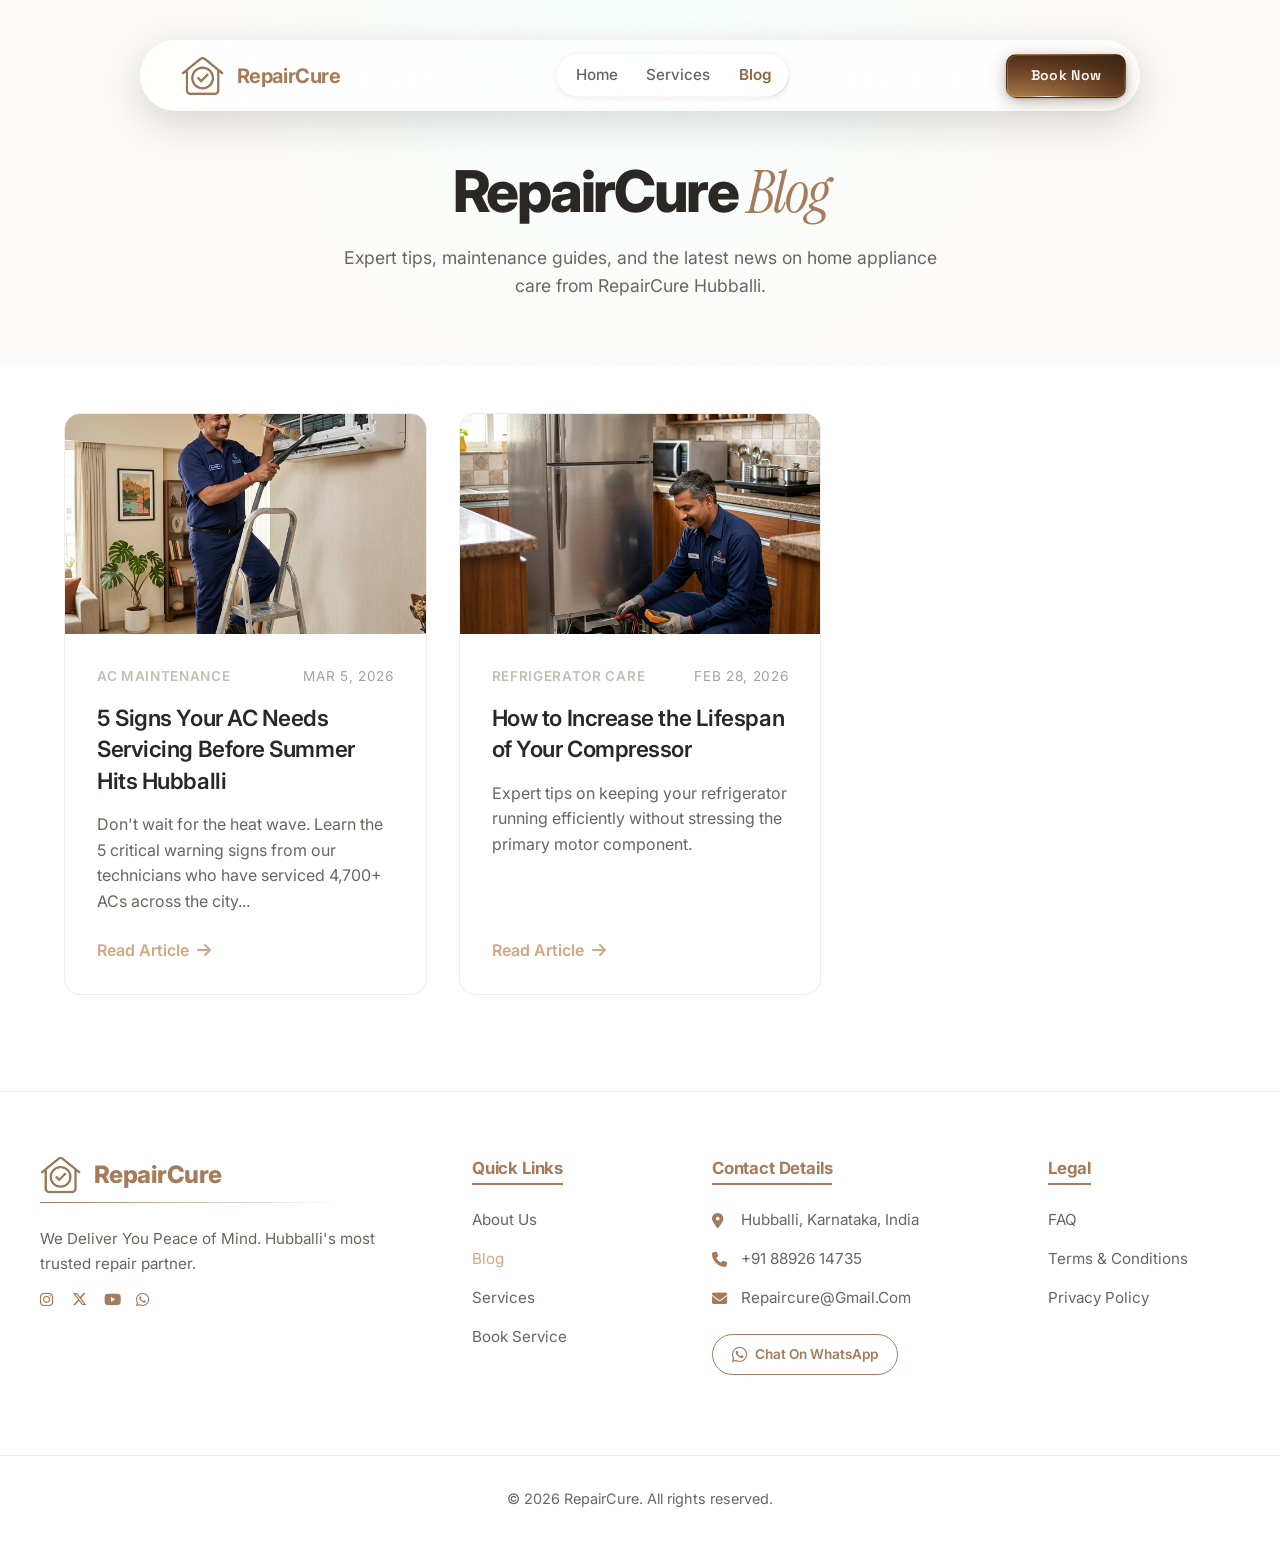
==== commit c8d958c5: "Add files via upload" ====
--- a/blog.html
+++ b/blog.html
@@ -211,7 +211,7 @@
                     </a>
 
                     <!-- Blog Card 2 -->
-                    <a href="#" class="blog-card">
+                    <a href="blog-fridge-compressor.html" class="blog-card">
                         <div class="blog-img-wrapper">
                             <img src="service-fridge.jpg" alt="Refrigerator Care Guide">
                         </div>
